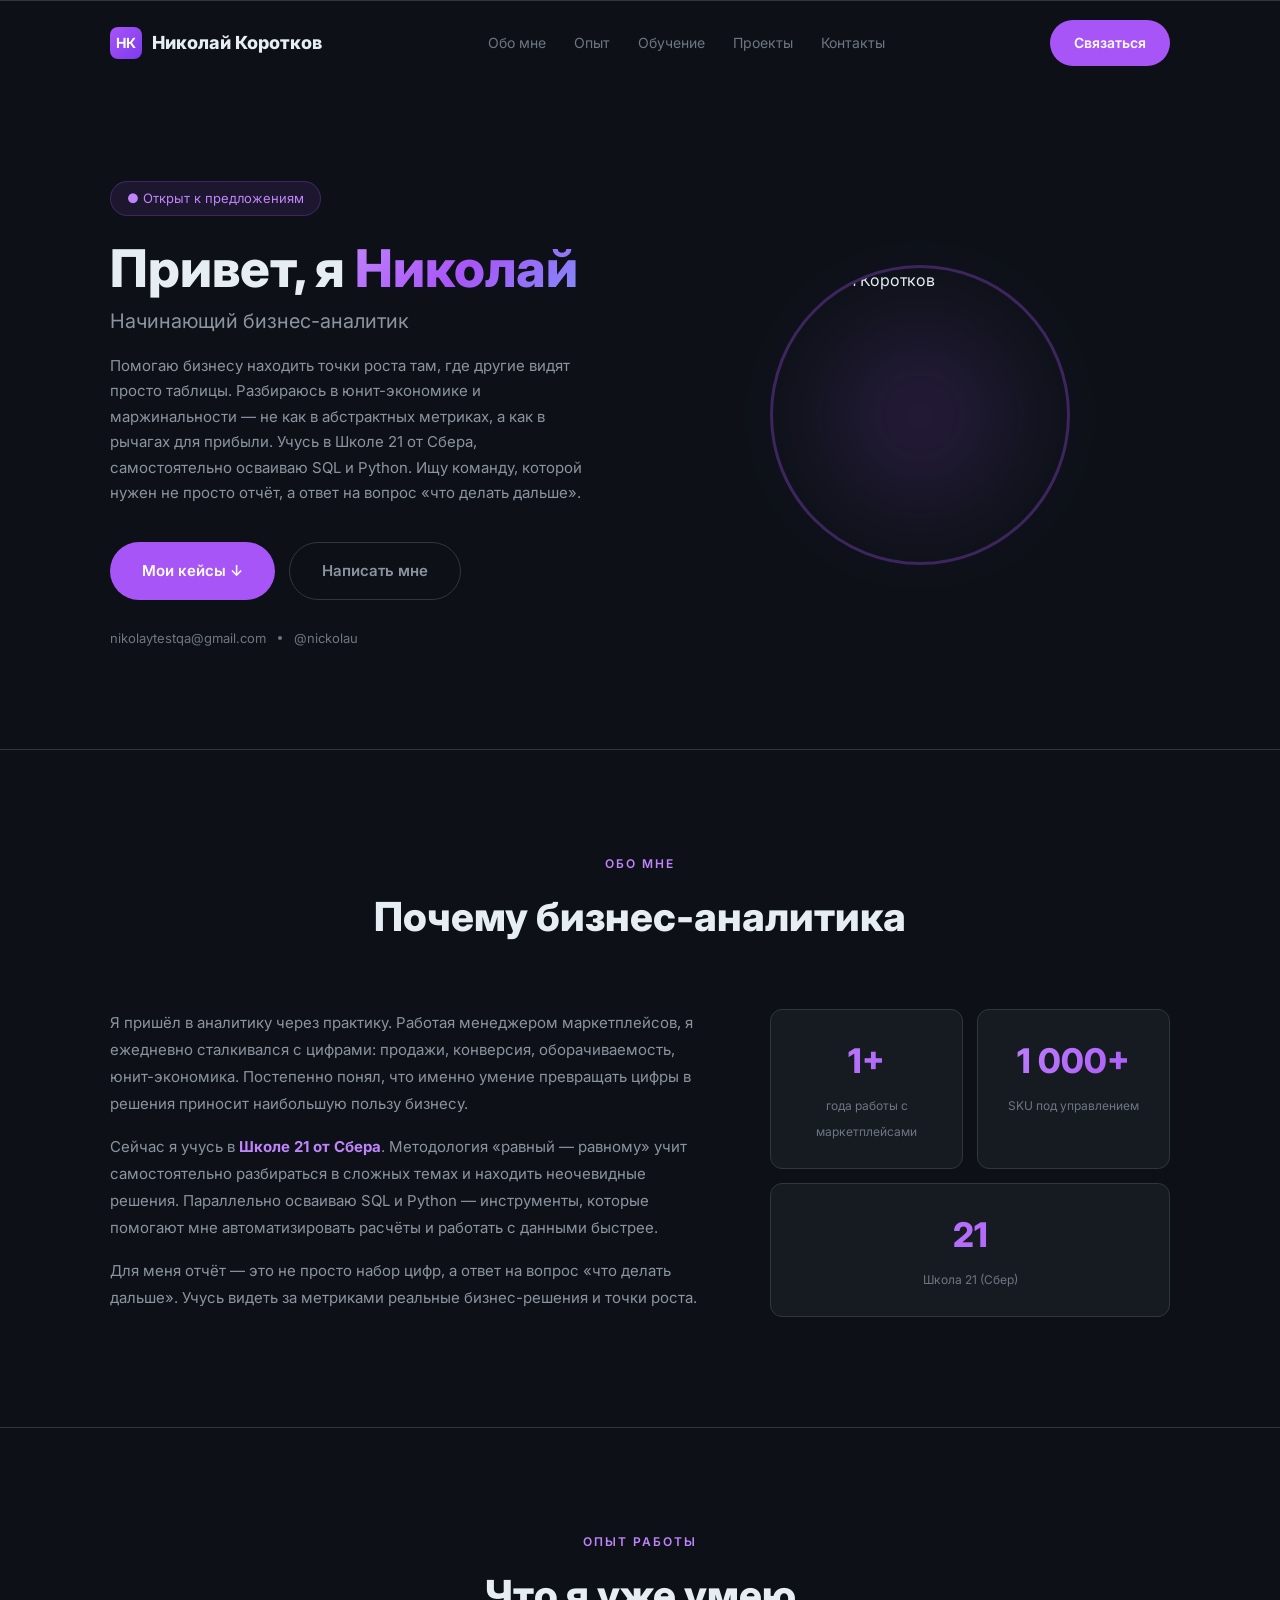
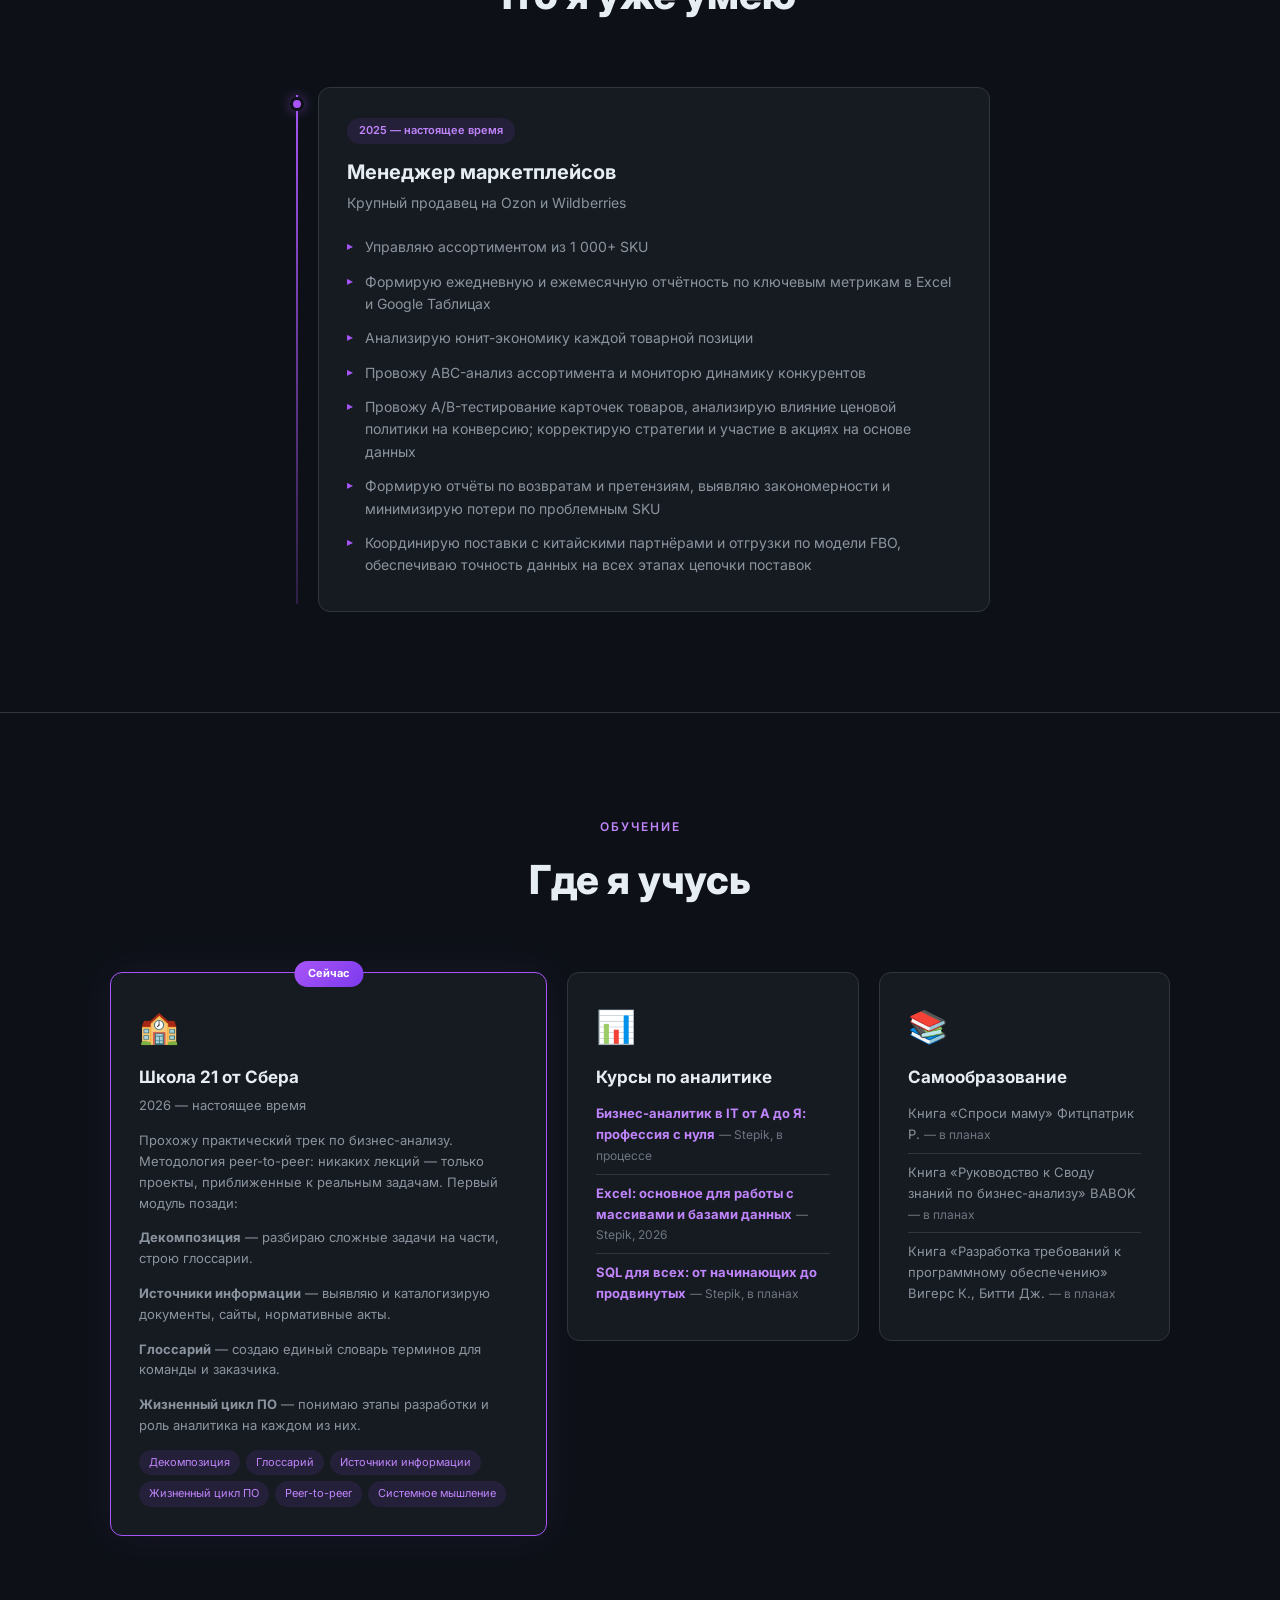
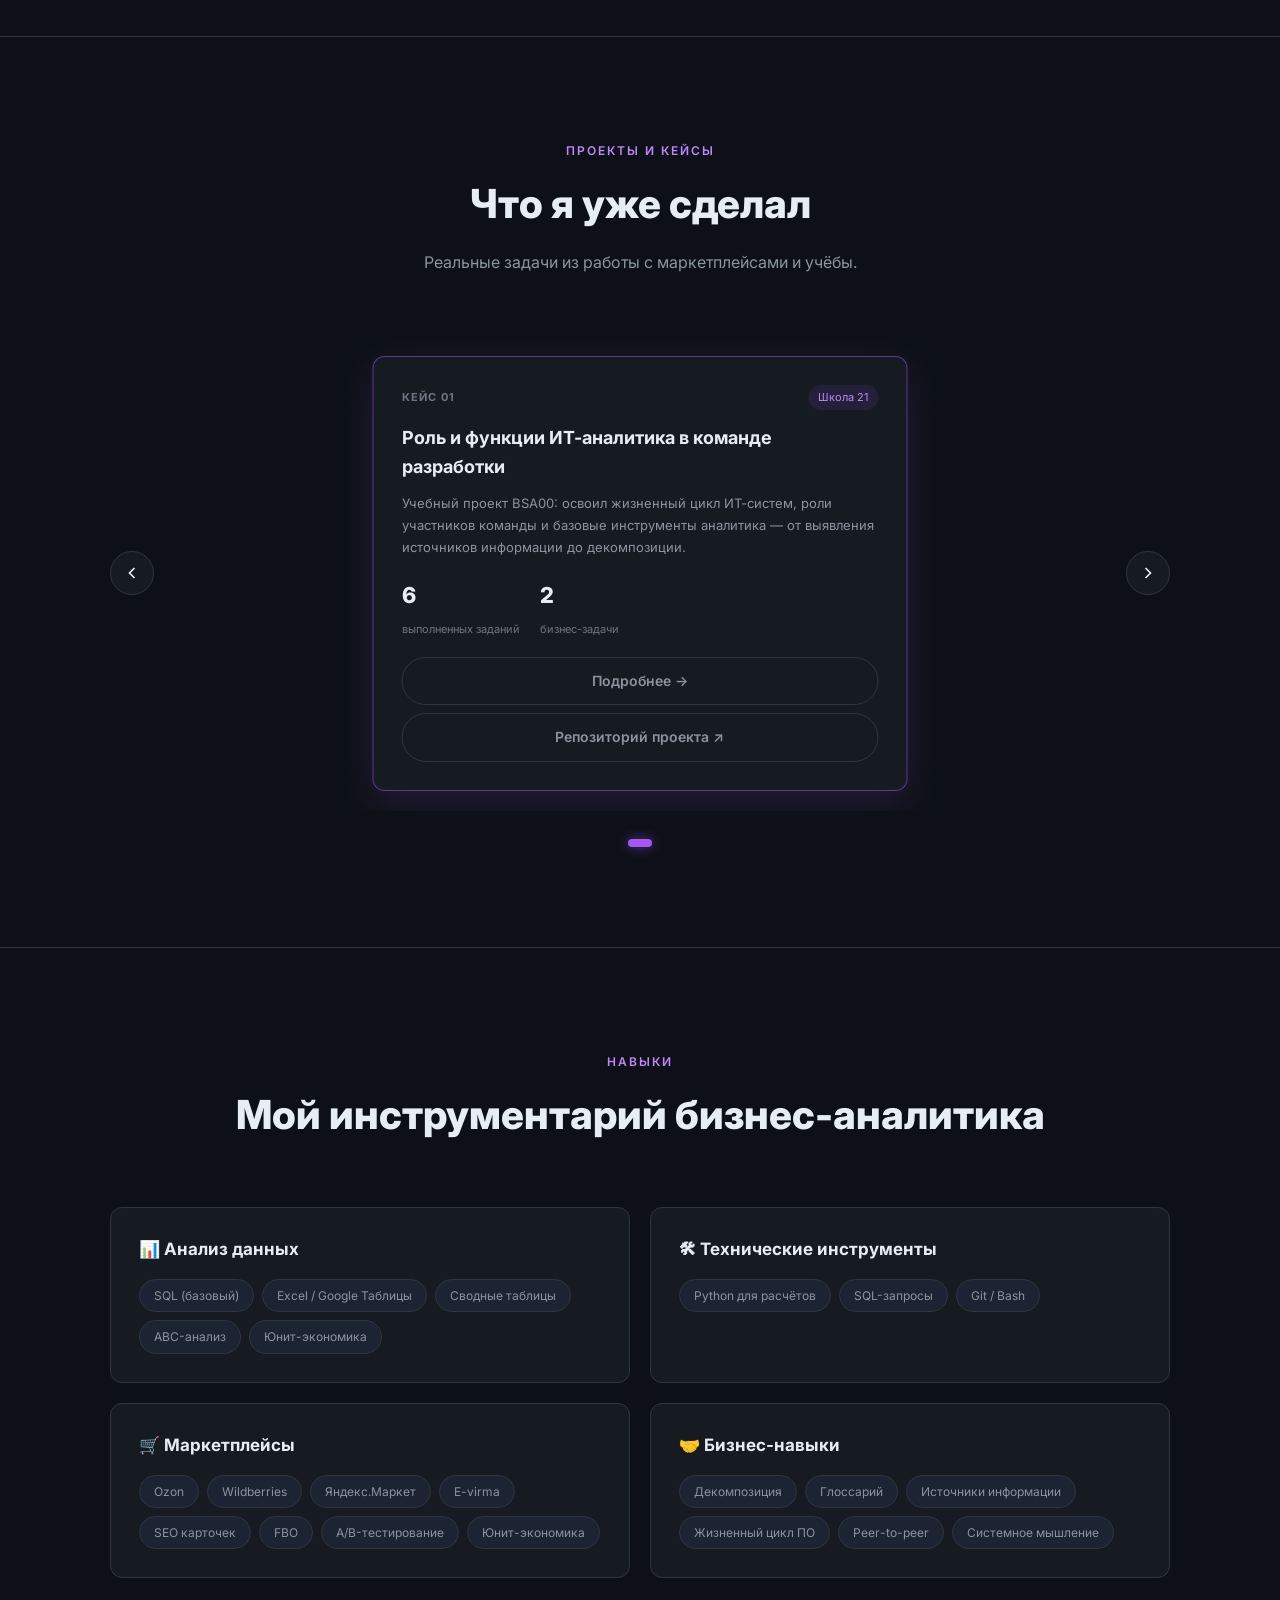
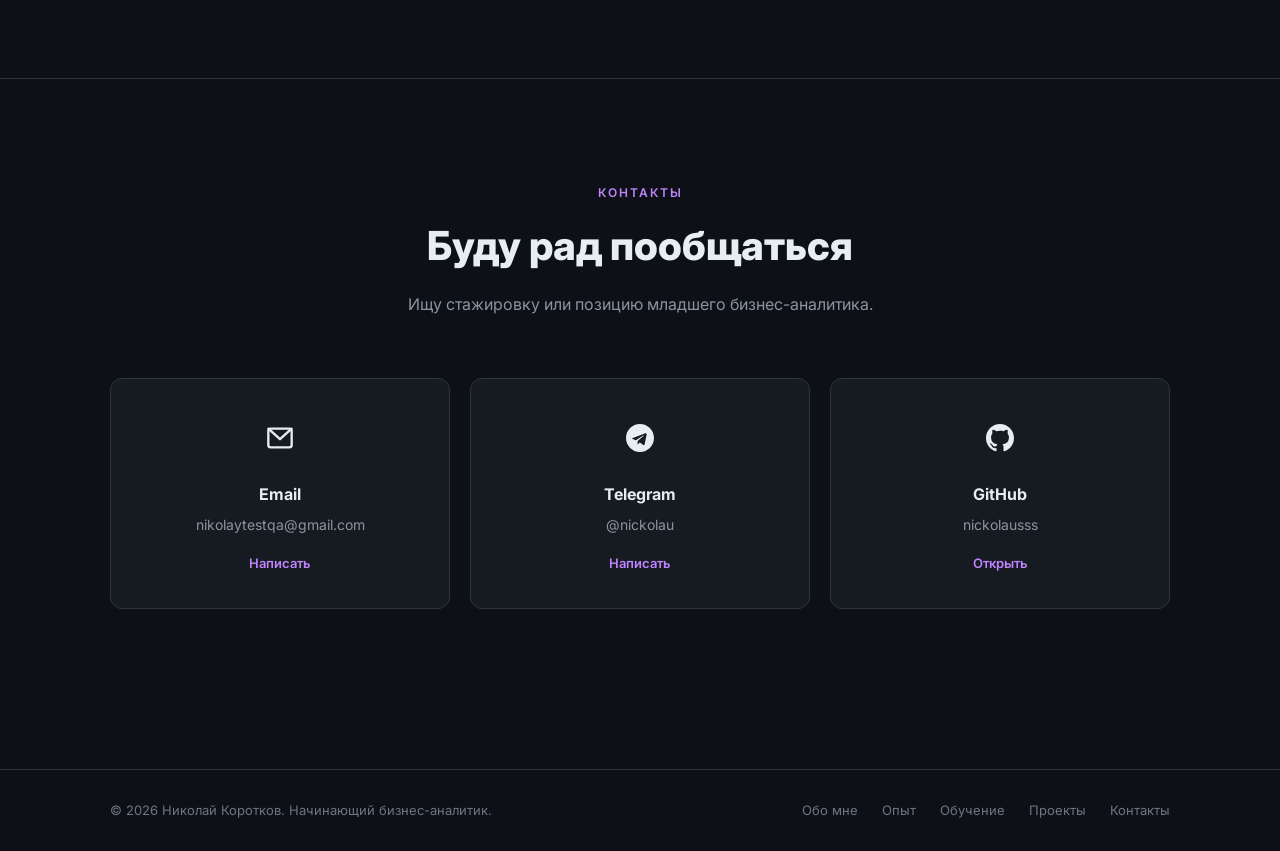
==== index.html @ 0c97c586 "portfolio" ====
<!DOCTYPE html>
<html lang="ru">
<head>
    <meta charset="UTF-8">
    <meta name="viewport" content="width=device-width, initial-scale=1.0">
    <title>Николай Коротков — Бизнес-аналитик</title>
    
    <!-- Шрифты -->
    <link rel="preconnect" href="https://fonts.googleapis.com">
    <link rel="preconnect" href="https://fonts.gstatic.com" crossorigin>
    <link href="https://fonts.googleapis.com/css2?family=Inter:wght@400;500;600;700;800&display=swap" rel="stylesheet">
    
    <!-- Стили -->
    <link rel="stylesheet" href="css/style.css">
</head>
<body>

    <!-- ==================== ШАПКА ==================== -->
    <header class="header" id="header">
        <div class="container header__inner">
            
            <a href="#" class="logo">
                <span class="logo__icon">НК</span>
                Николай Коротков
            </a>

            <nav class="nav" id="nav">
                <a href="#about" class="nav__link">Обо мне</a>
                <a href="#experience" class="nav__link">Опыт</a>
                <a href="#education" class="nav__link">Обучение</a>
                <a href="#projects" class="nav__link">Проекты</a>
                <a href="#contacts" class="nav__link">Контакты</a>
            </nav>

            <div class="header__actions">
                <a href="#contacts" class="btn btn--primary">Связаться</a>
            </div>

            <button class="burger" id="burger" aria-label="Меню">
                <span class="burger__line"></span>
                <span class="burger__line"></span>
                <span class="burger__line"></span>
            </button>

        </div>
    </header>

    <!-- ==================== ГЛАВНЫЙ ЭКРАН ==================== -->
    <section class="hero">
        <div class="container hero__inner">
            
            <div class="hero__content">
                <span class="hero__badge">● Открыт к предложениям</span>
                <h1 class="hero__title">
                    Привет, я <span class="text-gradient">Николай</span>
                </h1>
                <p class="hero__subtitle">Начинающий бизнес-аналитик</p>
                <p class="hero__desc">
                    Помогаю бизнесу находить точки роста там, где другие видят просто таблицы. 
                    Разбираюсь в юнит-экономике и маржинальности — не как в абстрактных метриках, 
                    а как в рычагах для прибыли. Учусь в Школе 21 от Сбера, самостоятельно осваиваю SQL и Python. 
                    Ищу команду, которой нужен не просто отчёт, а ответ на вопрос «что делать дальше».
                </p>
                <div class="hero__buttons">
                    <a href="#projects" class="btn btn--primary btn--large">Мои кейсы ↓</a>
                    <a href="#contacts" class="btn btn--outline btn--large">Написать мне</a>
                </div>
                <div class="hero__contacts-row">
                    <a href="mailto:nikolaytestqa@gmail.com">nikolaytestqa@gmail.com</a>
                    <span class="hero__dot"></span>
                    <a href="https://t.me/nickolau" target="_blank" rel="noopener">@nickolau</a>
                </div>
            </div>

            <div class="hero__image">
                <div class="avatar-wrapper">
                    <div class="avatar">
                        <img src="https://placehold.co/400x400/1a1a2e/a855f7?text=Ваше+фото" alt="Николай Коротков">
                    </div>
                    <div class="avatar__glow"></div>
                </div>
            </div>

        </div>
    </section>

    <!-- ==================== ОБО МНЕ ==================== -->
    <section class="about" id="about">
        <div class="container">
            <div class="section-header">
                <span class="section-header__label">Обо мне</span>
                <h2 class="section-header__title">Почему бизнес-аналитика</h2>
            </div>

            <div class="about__grid">
                <div class="about__text">
                    <p>
                        Я пришёл в аналитику через практику. Работая менеджером маркетплейсов, 
                        я ежедневно сталкивался с цифрами: продажи, конверсия, оборачиваемость, 
                        юнит-экономика. Постепенно понял, что именно умение превращать цифры 
                        в решения приносит наибольшую пользу бизнесу.
                    </p>
                    <p>
                        Сейчас я учусь в <strong>Школе 21 от Сбера</strong>. Методология «равный — равному» 
                        учит самостоятельно разбираться в сложных темах и находить неочевидные решения. 
                        Параллельно осваиваю SQL и Python — инструменты, которые помогают мне 
                        автоматизировать расчёты и работать с данными быстрее.
                    </p>
                    <p>
                        Для меня отчёт — это не просто набор цифр, а ответ на вопрос «что делать дальше». 
                        Учусь видеть за метриками реальные бизнес-решения и точки роста.
                    </p>
                </div>

                <div class="about__facts">
                    <div class="fact">
                        <span class="fact__number">1+</span>
                        <span class="fact__label">года работы с маркетплейсами</span>
                    </div>
                    <div class="fact">
                        <span class="fact__number">1 000+</span>
                        <span class="fact__label">SKU под управлением</span>
                    </div>
                    <div class="fact fact--centered">
                        <span class="fact__number">21</span>
                        <span class="fact__label">Школа 21 (Сбер)</span>
                    </div>
                </div>
            </div>
        </div>
    </section>

    <!-- ==================== ОПЫТ РАБОТЫ ==================== -->
    <section class="experience" id="experience">
        <div class="container">
            <div class="section-header">
                <span class="section-header__label">Опыт работы</span>
                <h2 class="section-header__title">Что я уже умею</h2>
            </div>

            <div class="timeline">
                
                <div class="timeline__item">
                    <div class="timeline__dot"></div>
                    <div class="timeline__card">
                        <span class="timeline__date">2025 — настоящее время</span>
                        <h3>Менеджер маркетплейсов</h3>
                        <p class="timeline__company">Крупный продавец на Ozon и Wildberries</p>
                        <ul>
                            <li>Управляю ассортиментом из 1 000+ SKU</li>
                            <li>Формирую ежедневную и ежемесячную отчётность по ключевым метрикам в Excel и Google Таблицах</li>
                            <li>Анализирую юнит-экономику каждой товарной позиции</li>
                            <li>Провожу ABC-анализ ассортимента и мониторю динамику конкурентов</li>
                            <li>Провожу A/B-тестирование карточек товаров, анализирую влияние ценовой политики на конверсию; корректирую стратегии и участие в акциях на основе данных</li>
                            <li>Формирую отчёты по возвратам и претензиям, выявляю закономерности и минимизирую потери по проблемным SKU</li>
                            <li>Координирую поставки с китайскими партнёрами и отгрузки по модели FBO, обеспечиваю точность данных на всех этапах цепочки поставок</li>
                        </ul>
                    </div>
                </div>

            </div>
        </div>
    </section>

    <!-- ==================== ОБУЧЕНИЕ ==================== -->
    <section class="education" id="education">
        <div class="container">
            <div class="section-header">
                <span class="section-header__label">Обучение</span>
                <h2 class="section-header__title">Где я учусь</h2>
            </div>

            <div class="edu-cards">
                
                <!-- Школа 21 -->
                <div class="edu-card edu-card--featured">
                    <span class="edu-card__badge">Сейчас</span>
                    <div class="edu-card__icon">🏫</div>
                    <h3>Школа 21 от Сбера</h3>
                    <p class="edu-card__period">2026 — настоящее время</p>
                    <p>
                        Прохожу практический трек по бизнес-анализу. Методология peer-to-peer: 
                        никаких лекций — только проекты, приближенные к реальным задачам. 
                        Первый модуль позади:
                    </p>
                    <p>
                        <strong>Декомпозиция</strong> — разбираю сложные задачи на части, строю глоссарии.
                    </p>
                    <p>
                        <strong>Источники информации</strong> — выявляю и каталогизирую документы, сайты, нормативные акты.
                    </p>
                    <p>
                        <strong>Глоссарий</strong> — создаю единый словарь терминов для команды и заказчика.
                    </p>
                    <p>
                        <strong>Жизненный цикл ПО</strong> — понимаю этапы разработки и роль аналитика на каждом из них.
                    </p>
                    <div class="edu-card__skills">
                        <span>Декомпозиция</span>
                        <span>Глоссарий</span>
                        <span>Источники информации</span>
                        <span>Жизненный цикл ПО</span>
                        <span>Peer-to-peer</span>
                        <span>Системное мышление</span>
                    </div>
                </div>

                <!-- Курсы -->
                <div class="edu-card">
                    <div class="edu-card__icon">📊</div>
                    <h3>Курсы по аналитике</h3>
                    <ul class="edu-card__list">
                        <li>
                            <strong>Бизнес-аналитик в IT от А до Я: профессия с нуля</strong>
                            <span>— Stepik, в процессе</span>
                        </li>
                        <li>
                            <strong>Excel: основное для работы с массивами и базами данных</strong>
                            <span>— Stepik, 2026</span>
                        </li>
                        <li>
                            <strong>SQL для всех: от начинающих до продвинутых</strong>
                            <span>— Stepik, в планах</span>
                        </li>
                    </ul>
                </div>

                <!-- Самообразование -->
                <div class="edu-card">
                    <div class="edu-card__icon">📚</div>
                    <h3>Самообразование</h3>
                    <ul class="edu-card__list">
                        <li>Книга «Спроси маму» Фитцпатрик Р. <span>— в планах</span></li>
                        <li>Книга «Руководство к Своду знаний по бизнес-анализу» BABOK <span>— в планах</span></li>
                        <li>Книга «Разработка требований к программному обеспечению» Вигерс К., Битти Дж. <span>— в планах</span></li>
                    </ul>
                </div>

            </div>
        </div>
    </section>

    <!-- ==================== ПРОЕКТЫ / КЕЙСЫ ==================== -->
    <section class="projects" id="projects">
        <div class="container">
            <div class="section-header">
                <span class="section-header__label">Проекты и кейсы</span>
                <h2 class="section-header__title">Что я уже сделал</h2>
                <p class="section-header__desc">Реальные задачи из работы с маркетплейсами и учёбы.</p>
            </div>

            <div class="carousel-wrapper">
                <button class="carousel__arrow carousel__arrow--left" aria-label="Назад">
                    <svg width="20" height="20" viewBox="0 0 24 24" fill="none" stroke="currentColor" stroke-width="2">
                        <polyline points="15 18 9 12 15 6"></polyline>
                    </svg>
                </button>

                <div class="carousel">
                    <div class="carousel__track" id="carouselTrack">
                        
                        <!-- Кейс 1: Школа 21 -->
                        <div class="carousel__card project-card">
                            <div class="project-card__header">
                                <span class="project-card__number">Кейс 01</span>
                                <span class="project-card__tag">Школа 21</span>
                            </div>
                            <h3>Роль и функции ИТ-аналитика в команде разработки</h3>
                            <p>
                                Учебный проект BSA00: освоил жизненный цикл ИТ-систем, роли участников команды 
                                и базовые инструменты аналитика — от выявления источников информации до декомпозиции.
                            </p>
                            <div class="project-card__results">
                                <div class="project-result">
                                    <span class="project-result__value">6</span>
                                    <span class="project-result__label">выполненных заданий</span>
                                </div>
                                <div class="project-result">
                                    <span class="project-result__value">2</span>
                                    <span class="project-result__label">бизнес-задачи</span>
                                </div>
                            </div>
                            <a href="project-bsa00.html" class="btn btn--outline" style="margin-top: 16px; width: 100%;">Подробнее →</a>
                            <a href="https://github.com/nickolausss/project_bsa00" target="_blank" rel="noopener" class="btn btn--outline" style="margin-top: 8px; width: 100%;">Репозиторий проекта ↗</a>
                        </div>

                    </div>
                </div>

                <button class="carousel__arrow carousel__arrow--right" aria-label="Вперёд">
                    <svg width="20" height="20" viewBox="0 0 24 24" fill="none" stroke="currentColor" stroke-width="2">
                        <polyline points="9 18 15 12 9 6"></polyline>
                    </svg>
                </button>
            </div>

            <div class="carousel__dots" id="carouselDots"></div>
        </div>
    </section>

    <!-- ==================== НАВЫКИ ==================== -->
    <section class="skills" id="skills">
        <div class="container">
            <div class="section-header">
                <span class="section-header__label">Навыки</span>
                <h2 class="section-header__title">Мой инструментарий бизнес-аналитика</h2>
            </div>

            <div class="skills__grid">
                
                <div class="skill-group">
                    <h3>📊 Анализ данных</h3>
                    <div class="skill-tags">
                        <span class="skill-tag">SQL (базовый)</span>
                        <span class="skill-tag">Excel / Google Таблицы</span>
                        <span class="skill-tag">Сводные таблицы</span>
                        <span class="skill-tag">ABC-анализ</span>
                        <span class="skill-tag">Юнит-экономика</span>
                    </div>
                </div>

                <div class="skill-group">
                    <h3>🛠 Технические инструменты</h3>
                    <div class="skill-tags">
                        <span class="skill-tag">Python для расчётов</span>
                        <span class="skill-tag">SQL-запросы</span>
                        <span class="skill-tag">Git / Bash</span>
                    </div>
                </div>

                <div class="skill-group">
                    <h3>🛒 Маркетплейсы</h3>
                    <div class="skill-tags">
                        <span class="skill-tag">Ozon</span>
                        <span class="skill-tag">Wildberries</span>
                        <span class="skill-tag">Яндекс.Маркет</span>
                        <span class="skill-tag">E-virma</span>
                        <span class="skill-tag">SEO карточек</span>
                        <span class="skill-tag">FBO</span>
                        <span class="skill-tag">A/B-тестирование</span>
                        <span class="skill-tag">Юнит-экономика</span>
                    </div>
                </div>

                <div class="skill-group">
                    <h3>🤝 Бизнес-навыки</h3>
                    <div class="skill-tags">
                        <span class="skill-tag">Декомпозиция</span>
                        <span class="skill-tag">Глоссарий</span>
                        <span class="skill-tag">Источники информации</span>
                        <span class="skill-tag">Жизненный цикл ПО</span>
                        <span class="skill-tag">Peer-to-peer</span>
                        <span class="skill-tag">Системное мышление</span>
                    </div>
                </div>

            </div>
        </div>
    </section>

    <!-- ==================== КОНТАКТЫ ==================== -->
    <section class="contacts" id="contacts">
        <div class="container">
            <div class="section-header">
                <span class="section-header__label">Контакты</span>
                <h2 class="section-header__title">Буду рад пообщаться</h2>
                <p class="section-header__desc">Ищу стажировку или позицию младшего бизнес-аналитика.</p>
            </div>

            <div class="contacts__cards">
                <div class="contact-card">
                    <span class="contact-card__icon">
                        <svg width="28" height="28" viewBox="0 0 24 24" fill="none" stroke="currentColor" stroke-width="2" stroke-linecap="round" stroke-linejoin="round">
                            <rect x="2" y="4" width="20" height="16" rx="2"/>
                            <path d="M22 4L12 13 2 4"/>
                        </svg>
                    </span>
                    <h3>Email</h3>
                    <p>nikolaytestqa@gmail.com</p>
                    <a href="mailto:nikolaytestqa@gmail.com">Написать</a>
                </div>
                <div class="contact-card">
                    <span class="contact-card__icon">
                        <svg width="28" height="28" viewBox="0 0 24 24" fill="currentColor">
                            <path d="M12 0C5.373 0 0 5.373 0 12s5.373 12 12 12 12-5.373 12-12S18.627 0 12 0zm5.894 8.221l-1.97 9.28c-.145.658-.537.818-1.084.508l-3-2.21-1.446 1.394c-.14.14-.27.27-.56.27l.2-2.83 5.15-4.65c.23-.2-.05-.31-.35-.11l-6.37 4.01-2.74-.94c-.6-.19-.61-.6.13-.89l10.73-4.13c.5-.18.93.11.77.85z"/>
                        </svg>
                    </span>
                    <h3>Telegram</h3>
                    <p>@nickolau</p>
                    <a href="https://t.me/nickolau" target="_blank" rel="noopener">Написать</a>
                </div>
                <div class="contact-card">
                    <span class="contact-card__icon">
                        <svg width="28" height="28" viewBox="0 0 24 24" fill="currentColor">
                            <path d="M12 0C5.374 0 0 5.373 0 12c0 5.302 3.438 9.8 8.207 11.387.599.111.793-.261.793-.577v-2.234c-3.338.726-4.033-1.416-4.033-1.416-.546-1.387-1.333-1.756-1.333-1.756-1.089-.745.083-.729.083-.729 1.205.084 1.839 1.237 1.839 1.237 1.07 1.834 2.807 1.304 3.492.997.107-.775.418-1.305.762-1.604-2.665-.305-5.467-1.334-5.467-5.931 0-1.311.469-2.381 1.236-3.221-.124-.303-.535-1.524.117-3.176 0 0 1.008-.322 3.301 1.23A11.509 11.509 0 0112 5.803c1.02.005 2.047.138 3.006.404 2.291-1.552 3.297-1.23 3.297-1.23.653 1.653.242 2.874.118 3.176.77.84 1.235 1.911 1.235 3.221 0 4.609-2.807 5.624-5.479 5.921.43.372.823 1.102.823 2.222v3.293c0 .319.192.694.801.576C20.566 21.797 24 17.3 24 12c0-6.627-5.373-12-12-12z"/>
                        </svg>
                    </span>
                    <h3>GitHub</h3>
                    <p>nickolausss</p>
                    <a href="https://github.com/nickolausss" target="_blank" rel="noopener">Открыть</a>
                </div>
            </div>

        </div>
    </section>

    <!-- ==================== ПОДВАЛ ==================== -->
    <footer class="footer">
        <div class="container footer__inner">
            <p>© 2026 Николай Коротков. Начинающий бизнес-аналитик.</p>
            <div class="footer__links">
                <a href="#about">Обо мне</a>
                <a href="#experience">Опыт</a>
                <a href="#education">Обучение</a>
                <a href="#projects">Проекты</a>
                <a href="#contacts">Контакты</a>
            </div>
        </div>
    </footer>

    <script src="js/script.js"></script>
</body>
</html>
---- css/style.css ----
/* ============================================
   Портфолио бизнес-аналитика — Стили
   Тёмная тема, фиолетовый акцент
   ============================================ */

/* ---------- ПЕРЕМЕННЫЕ ---------- */
:root {
    --color-bg: #0d1117;
    --color-surface: #161b22;
    --color-surface-light: #1c2333;
    --color-border: #30363d;
    --color-accent: #a855f7;
    --color-accent-light: #c084fc;
    --color-blue: #818cf8;
    --color-orange: #f59e0b;
    --color-red: #f87171;
    --color-text: #e6edf3;
    --color-text-secondary: #8b949e;
    --color-text-muted: #6e7681;
    --radius: 12px;
    --radius-round: 50px;
    --shadow: 0 8px 24px rgba(0, 0, 0, 0.3);
}

/* ---------- БАЗА ---------- */
*,
*::before,
*::after {
    margin: 0;
    padding: 0;
    box-sizing: border-box;
}

html {
    scroll-behavior: smooth;
}

body {
    font-family: 'Inter', -apple-system, sans-serif;
    background-color: var(--color-bg);
    color: var(--color-text);
    line-height: 1.6;
    -webkit-font-smoothing: antialiased;
}

a {
    text-decoration: none;
    color: inherit;
}

img {
    max-width: 100%;
    display: block;
}

.container {
    width: 100%;
    max-width: 1100px;
    margin: 0 auto;
    padding: 0 20px;
}

/* ---------- КНОПКИ ---------- */
.btn {
    display: inline-flex;
    align-items: center;
    justify-content: center;
    gap: 8px;
    padding: 12px 24px;
    border-radius: var(--radius-round);
    font-family: inherit;
    font-size: 14px;
    font-weight: 600;
    cursor: pointer;
    border: none;
    transition: all 0.3s ease;
}

.btn--primary {
    background: var(--color-accent);
    color: #ffffff;
}

.btn--primary:hover {
    background: var(--color-accent-light);
    transform: translateY(-2px);
    box-shadow: 0 8px 24px rgba(168, 85, 247, 0.4);
}

.btn--outline {
    background: transparent;
    color: var(--color-text-secondary);
    border: 1px solid var(--color-border);
}

.btn--outline:hover {
    color: var(--color-text);
    border-color: var(--color-accent);
    box-shadow: 0 0 20px rgba(168, 85, 247, 0.15);
}

.btn--large {
    padding: 16px 32px;
    font-size: 15px;
}

/* ---------- ШАПКА ---------- */
.header {
    position: fixed;
    top: 0;
    left: 0;
    width: 100%;
    z-index: 1000;
    padding: 20px 0;
    transition: all 0.3s ease;
}

.header--scrolled {
    background: rgba(13, 17, 23, 0.92);
    backdrop-filter: blur(20px);
    padding: 14px 0;
    border-bottom: 1px solid var(--color-border);
}

.header__inner {
    display: flex;
    align-items: center;
    justify-content: space-between;
}

.logo {
    display: flex;
    align-items: center;
    gap: 10px;
    font-size: 18px;
    font-weight: 800;
}

.logo__icon {
    width: 32px;
    height: 32px;
    background: linear-gradient(135deg, #a855f7, #7c3aed);
    color: #ffffff;
    border-radius: 8px;
    display: flex;
    align-items: center;
    justify-content: center;
    font-size: 14px;
    font-weight: 700;
}

.nav {
    display: flex;
    gap: 28px;
}

.nav__link {
    font-size: 14px;
    color: var(--color-text-muted);
    transition: color 0.3s;
}

.nav__link:hover {
    color: var(--color-accent-light);
}

.header__actions {
    display: flex;
    gap: 10px;
}

/* Бургер */
.burger {
    display: none;
    flex-direction: column;
    gap: 5px;
    background: none;
    border: none;
    cursor: pointer;
    padding: 5px;
}

.burger__line {
    width: 22px;
    height: 2px;
    background: var(--color-text);
    border-radius: 2px;
    transition: all 0.3s;
}

/* ---------- ГЛАВНЫЙ ЭКРАН ---------- */
.hero {
    padding: 180px 0 100px;
}

.hero__inner {
    display: grid;
    grid-template-columns: 1fr 1fr;
    gap: 60px;
    align-items: center;
}

.hero__badge {
    display: inline-flex;
    align-items: center;
    gap: 8px;
    padding: 6px 16px;
    background: rgba(168, 85, 247, 0.1);
    border: 1px solid rgba(168, 85, 247, 0.25);
    border-radius: var(--radius-round);
    font-size: 13px;
    color: var(--color-accent-light);
    margin-bottom: 24px;
    animation: pulse-badge 2s ease-in-out infinite;
}

@keyframes pulse-badge {
    0%, 100% { box-shadow: 0 0 0 0 rgba(168, 85, 247, 0.2); }
    50% { box-shadow: 0 0 0 8px rgba(168, 85, 247, 0); }
}

.hero__title {
    font-size: 52px;
    font-weight: 800;
    line-height: 1.1;
    margin-bottom: 8px;
}

.text-gradient {
    background: linear-gradient(135deg, #c084fc, #a855f7, #818cf8);
    -webkit-background-clip: text;
    -webkit-text-fill-color: transparent;
    background-clip: text;
}

.hero__subtitle {
    font-size: 20px;
    color: var(--color-text-secondary);
    margin-bottom: 16px;
}

.hero__desc {
    font-size: 15px;
    color: var(--color-text-secondary);
    margin-bottom: 36px;
    max-width: 480px;
    line-height: 1.7;
}

.hero__buttons {
    display: flex;
    gap: 14px;
    margin-bottom: 28px;
}

.hero__contacts-row {
    display: flex;
    align-items: center;
    gap: 12px;
    font-size: 13px;
    color: var(--color-text-muted);
}

.hero__contacts-row a:hover {
    color: var(--color-accent-light);
}

.hero__dot {
    width: 4px;
    height: 4px;
    border-radius: 50%;
    background: var(--color-text-muted);
}

/* Аватар */
.avatar-wrapper {
    position: relative;
    display: flex;
    justify-content: center;
}

.avatar {
    width: 300px;
    height: 300px;
    border-radius: 50%;
    overflow: hidden;
    border: 3px solid rgba(168, 85, 247, 0.3);
    position: relative;
    z-index: 1;
    transition: border-color 0.3s;
}

.avatar:hover {
    border-color: var(--color-accent);
}

.avatar img {
    width: 100%;
    height: 100%;
    object-fit: cover;
}

.avatar__glow {
    position: absolute;
    width: 300px;
    height: 300px;
    border-radius: 50%;
    background: radial-gradient(circle, rgba(168, 85, 247, 0.2) 0%, transparent 70%);
    filter: blur(40px);
    animation: glow-pulse 3s ease-in-out infinite;
}

@keyframes glow-pulse {
    0%, 100% { opacity: 0.6; transform: scale(1); }
    50% { opacity: 1; transform: scale(1.05); }
}

/* ---------- СЕКЦИИ ---------- */
section {
    padding: 100px 0;
    border-top: 1px solid var(--color-border);
}

.section-header {
    text-align: center;
    margin-bottom: 60px;
}

.section-header__label {
    display: inline-flex;
    align-items: center;
    gap: 8px;
    font-size: 12px;
    font-weight: 600;
    color: var(--color-accent-light);
    text-transform: uppercase;
    letter-spacing: 2px;
    margin-bottom: 12px;
}

.section-header__title {
    font-size: 40px;
    font-weight: 800;
    margin-bottom: 14px;
}

.section-header__desc {
    font-size: 16px;
    color: var(--color-text-secondary);
    max-width: 500px;
    margin: 0 auto;
}

/* ---------- ОБО МНЕ ---------- */
.about__grid {
    display: grid;
    grid-template-columns: 1.5fr 1fr;
    gap: 60px;
    align-items: start;
}

.about__text p {
    color: var(--color-text-secondary);
    margin-bottom: 16px;
    font-size: 15px;
    line-height: 1.8;
}

.about__text strong {
    color: var(--color-accent-light);
}

.about__facts {
    display: grid;
    grid-template-columns: 1fr 1fr;
    gap: 14px;
}

.fact {
    background: var(--color-surface);
    border: 1px solid var(--color-border);
    border-radius: var(--radius);
    padding: 24px 16px;
    text-align: center;
    transition: border-color 0.3s, box-shadow 0.3s;
}

.fact:hover {
    border-color: rgba(168, 85, 247, 0.4);
    box-shadow: 0 0 24px rgba(168, 85, 247, 0.08);
}

.fact--centered {
    grid-column: 1 / -1;
}

.fact__number {
    display: block;
    font-size: 34px;
    font-weight: 800;
    background: linear-gradient(135deg, #c084fc, #a855f7);
    -webkit-background-clip: text;
    -webkit-text-fill-color: transparent;
    background-clip: text;
    margin-bottom: 4px;
}

.fact__label {
    font-size: 12px;
    color: var(--color-text-muted);
}

/* ---------- ОПЫТ (ТАЙМЛАЙН) ---------- */
.timeline {
    position: relative;
    padding-left: 28px;
    max-width: 700px;
    margin: 0 auto;
}

.timeline::before {
    content: '';
    position: absolute;
    left: 6px;
    top: 8px;
    bottom: 8px;
    width: 2px;
    background: linear-gradient(to bottom, #a855f7, rgba(168, 85, 247, 0.2));
}

.timeline__item {
    position: relative;
    margin-bottom: 36px;
}

.timeline__item:last-child {
    margin-bottom: 0;
}

.timeline__dot {
    position: absolute;
    left: -28px;
    top: 10px;
    width: 14px;
    height: 14px;
    border-radius: 50%;
    background: var(--color-accent);
    border: 3px solid var(--color-bg);
    box-shadow: 0 0 12px rgba(168, 85, 247, 0.5);
    transition: box-shadow 0.3s;
}

.timeline__item:hover .timeline__dot {
    box-shadow: 0 0 20px rgba(168, 85, 247, 0.8);
}

.timeline__card {
    background: var(--color-surface);
    border: 1px solid var(--color-border);
    border-radius: var(--radius);
    padding: 28px;
    transition: border-color 0.3s;
}

.timeline__item:hover .timeline__card {
    border-color: rgba(168, 85, 247, 0.3);
}

.timeline__date {
    display: inline-block;
    font-size: 11px;
    font-weight: 600;
    color: var(--color-accent-light);
    background: rgba(168, 85, 247, 0.1);
    padding: 4px 12px;
    border-radius: var(--radius-round);
    margin-bottom: 12px;
}

.timeline__card h3 {
    font-size: 20px;
    margin-bottom: 4px;
}

.timeline__company {
    font-size: 14px;
    color: var(--color-text-secondary);
    margin-bottom: 16px;
}

.timeline__card ul {
    list-style: none;
}

.timeline__card li {
    padding: 6px 0;
    font-size: 14px;
    color: var(--color-text-secondary);
    position: relative;
    padding-left: 18px;
}

.timeline__card li::before {
    content: '▸';
    position: absolute;
    left: 0;
    color: var(--color-accent);
    font-size: 12px;
}

/* ---------- ОБУЧЕНИЕ ---------- */
.edu-cards {
    display: grid;
    grid-template-columns: 1.5fr 1fr 1fr;
    gap: 20px;
    align-items: start;
}

.edu-card {
    background: var(--color-surface);
    border: 1px solid var(--color-border);
    border-radius: var(--radius);
    padding: 28px;
    position: relative;
    transition: border-color 0.3s, box-shadow 0.3s;
}

.edu-card:hover {
    border-color: rgba(168, 85, 247, 0.3);
    box-shadow: 0 8px 24px rgba(168, 85, 247, 0.06);
}

.edu-card--featured {
    border-color: var(--color-accent);
    box-shadow: 0 0 40px rgba(168, 85, 247, 0.08);
}

.edu-card--featured:hover {
    box-shadow: 0 0 50px rgba(168, 85, 247, 0.15);
}

.edu-card__badge {
    position: absolute;
    top: -12px;
    left: 50%;
    transform: translateX(-50%);
    background: linear-gradient(135deg, #a855f7, #7c3aed);
    color: #ffffff;
    font-size: 11px;
    font-weight: 700;
    padding: 4px 14px;
    border-radius: var(--radius-round);
}

.edu-card__icon {
    font-size: 32px;
    margin-bottom: 12px;
}

.edu-card h3 {
    font-size: 17px;
    margin-bottom: 4px;
}

.edu-card__period {
    font-size: 13px;
    color: var(--color-text-muted);
    margin-bottom: 12px;
}

.edu-card p {
    font-size: 13px;
    color: var(--color-text-secondary);
    margin-bottom: 14px;
    line-height: 1.6;
}

.edu-card__skills {
    display: flex;
    flex-wrap: wrap;
    gap: 6px;
}

.edu-card__skills span {
    font-size: 11px;
    color: var(--color-accent-light);
    background: rgba(168, 85, 247, 0.1);
    padding: 4px 10px;
    border-radius: var(--radius-round);
    transition: background 0.3s;
}

.edu-card__skills span:hover {
    background: rgba(168, 85, 247, 0.2);
}

.edu-card__list {
    list-style: none;
}

.edu-card__list li {
    padding: 8px 0;
    font-size: 13px;
    color: var(--color-text-secondary);
    border-bottom: 1px solid var(--color-border);
}

.edu-card__list li:last-child {
    border-bottom: none;
}

.edu-card__list strong {
    color: var(--color-accent-light);
}

.edu-card__list span {
    color: var(--color-text-muted);
    font-size: 12px;
}

/* ---------- КАРУСЕЛЬ ПРОЕКТОВ ---------- */
.carousel-wrapper {
    position: relative;
    display: flex;
    align-items: center;
}

.carousel {
    width: 100%;
    overflow: hidden;
    padding: 20px 0;
}

.carousel__track {
    display: flex;
    gap: 24px;
    transition: transform 0.5s cubic-bezier(0.25, 0.1, 0.25, 1);
    align-items: center;
}

.carousel__card {
    flex: 0 0 55%;
    max-width: 550px;
    transform: scale(0.85);
    opacity: 0.5;
    filter: blur(1px);
    transition: all 0.5s cubic-bezier(0.25, 0.1, 0.25, 1);
    pointer-events: none;
    user-select: none;
}

.carousel__card.is-center {
    transform: scale(1);
    opacity: 1;
    filter: blur(0);
    pointer-events: all;
    user-select: auto;
    z-index: 2;
    box-shadow: 0 12px 40px rgba(168, 85, 247, 0.15);
    border-color: rgba(168, 85, 247, 0.5);
}

.project-card {
    background: var(--color-surface);
    border: 1px solid var(--color-border);
    border-radius: var(--radius);
    padding: 28px;
    transition: all 0.5s cubic-bezier(0.25, 0.1, 0.25, 1);
}

.project-card__header {
    display: flex;
    justify-content: space-between;
    align-items: center;
    margin-bottom: 14px;
}

.project-card__number {
    font-size: 11px;
    font-weight: 700;
    color: var(--color-text-muted);
    text-transform: uppercase;
    letter-spacing: 1px;
}

.project-card__tag {
    font-size: 11px;
    color: var(--color-accent-light);
    background: rgba(168, 85, 247, 0.1);
    padding: 4px 10px;
    border-radius: var(--radius-round);
}

.project-card h3 {
    font-size: 18px;
    margin-bottom: 10px;
}

.project-card p {
    font-size: 13px;
    color: var(--color-text-secondary);
    margin-bottom: 20px;
    line-height: 1.7;
}

.project-card__results {
    display: flex;
    gap: 20px;
}

.project-result__value {
    display: block;
    font-size: 22px;
    font-weight: 800;
    margin-bottom: 2px;
}

.project-result__value.up {
    color: var(--color-accent-light);
}

.project-result__value.down {
    color: var(--color-red);
}

.project-result__label {
    font-size: 11px;
    color: var(--color-text-muted);
}

/* Стрелки */
.carousel__arrow {
    flex-shrink: 0;
    width: 44px;
    height: 44px;
    border-radius: 50%;
    border: 1px solid var(--color-border);
    background: var(--color-surface);
    color: var(--color-text);
    cursor: pointer;
    display: flex;
    align-items: center;
    justify-content: center;
    transition: all 0.3s;
    z-index: 3;
}

.carousel__arrow:hover {
    border-color: var(--color-accent);
    color: var(--color-accent-light);
    box-shadow: 0 0 20px rgba(168, 85, 247, 0.2);
}

/* Точки */
.carousel__dots {
    display: flex;
    justify-content: center;
    gap: 10px;
    margin-top: 28px;
}

.carousel__dot {
    width: 8px;
    height: 8px;
    border-radius: 50%;
    background: var(--color-border);
    border: none;
    cursor: pointer;
    transition: all 0.3s;
    padding: 0;
}

.carousel__dot.is-active {
    background: var(--color-accent);
    width: 24px;
    border-radius: 4px;
    box-shadow: 0 0 12px rgba(168, 85, 247, 0.5);
}

/* ---------- НАВЫКИ ---------- */
.skills__grid {
    display: grid;
    grid-template-columns: repeat(2, 1fr);
    gap: 20px;
}

.skill-group {
    background: var(--color-surface);
    border: 1px solid var(--color-border);
    border-radius: var(--radius);
    padding: 28px;
    transition: border-color 0.3s;
}

.skill-group:hover {
    border-color: rgba(168, 85, 247, 0.3);
}

.skill-group h3 {
    font-size: 17px;
    margin-bottom: 16px;
}

.skill-tags {
    display: flex;
    flex-wrap: wrap;
    gap: 8px;
}

.skill-tag {
    font-size: 12px;
    color: var(--color-text-secondary);
    background: var(--color-surface-light);
    border: 1px solid var(--color-border);
    padding: 6px 14px;
    border-radius: var(--radius-round);
    transition: all 0.3s;
}

.skill-tag:hover {
    border-color: var(--color-accent);
    color: var(--color-accent-light);
    background: rgba(168, 85, 247, 0.08);
}

/* ---------- КОНТАКТЫ ---------- */
.contacts__cards {
    display: grid;
    grid-template-columns: repeat(3, 1fr);
    gap: 20px;
    margin-bottom: 60px;
}

.contact-card {
    background: var(--color-surface);
    border: 1px solid var(--color-border);
    border-radius: var(--radius);
    padding: 32px 24px;
    text-align: center;
    transition: all 0.3s;
}

.contact-card:hover {
    border-color: var(--color-accent);
    box-shadow: 0 8px 24px rgba(168, 85, 247, 0.12);
}

.contact-card__icon {
    font-size: 36px;
    display: block;
    margin-bottom: 14px;
}

.contact-card h3 {
    font-size: 16px;
    margin-bottom: 6px;
}

.contact-card p {
    font-size: 14px;
    color: var(--color-text-secondary);
    margin-bottom: 14px;
}

.contact-card a {
    font-size: 13px;
    font-weight: 600;
    color: var(--color-accent-light);
    transition: color 0.3s;
}

.contact-card a:hover {
    color: #c084fc;
}

/* ---------- ПОДВАЛ ---------- */
.footer {
    border-top: 1px solid var(--color-border);
    padding: 30px 0;
}

.footer__inner {
    display: flex;
    justify-content: space-between;
    align-items: center;
}

.footer__inner p {
    font-size: 13px;
    color: var(--color-text-muted);
}

.footer__links {
    display: flex;
    gap: 24px;
}

.footer__links a {
    font-size: 13px;
    color: var(--color-text-muted);
    transition: color 0.3s;
}

.footer__links a:hover {
    color: var(--color-accent-light);
}

/* ---------- АДАПТИВНОСТЬ ---------- */
@media (max-width: 900px) {
    .hero__inner {
        grid-template-columns: 1fr;
        gap: 40px;
        text-align: center;
    }

    .hero__desc {
        margin-left: auto;
        margin-right: auto;
    }

    .hero__buttons {
        justify-content: center;
    }

    .hero__contacts-row {
        justify-content: center;
    }

    .avatar {
        width: 240px;
        height: 240px;
    }

    .about__grid {
        grid-template-columns: 1fr;
    }

    .edu-cards {
        grid-template-columns: 1fr;
    }

    .carousel__card {
        flex: 0 0 75%;
        max-width: none;
    }

    .skills__grid {
        grid-template-columns: 1fr;
    }

    .contacts__cards {
        grid-template-columns: 1fr;
        max-width: 400px;
        margin-left: auto;
        margin-right: auto;
        margin-bottom: 40px;
    }
}

@media (max-width: 600px) {
    .nav {
        position: fixed;
        top: 0;
        right: -100%;
        width: 260px;
        height: 100vh;
        background: var(--color-surface);
        flex-direction: column;
        padding: 80px 28px;
        transition: right 0.3s;
        border-left: 1px solid var(--color-border);
        gap: 0;
        z-index: 999;
    }

    .nav--open {
        right: 0;
    }

    .nav__link {
        display: block;
        padding: 14px 0;
        font-size: 16px;
        border-bottom: 1px solid var(--color-border);
    }

    .header__actions {
        display: none;
    }

    .burger {
        display: flex;
    }

    .hero__title {
        font-size: 34px;
    }

    .hero__buttons {
        flex-direction: column;
    }

    .carousel__card {
        flex: 0 0 85%;
    }

    .carousel__arrow {
        width: 36px;
        height: 36px;
    }

    .footer__inner {
        flex-direction: column;
        gap: 16px;
        text-align: center;
    }

    section {
        padding: 70px 0;
    }
}
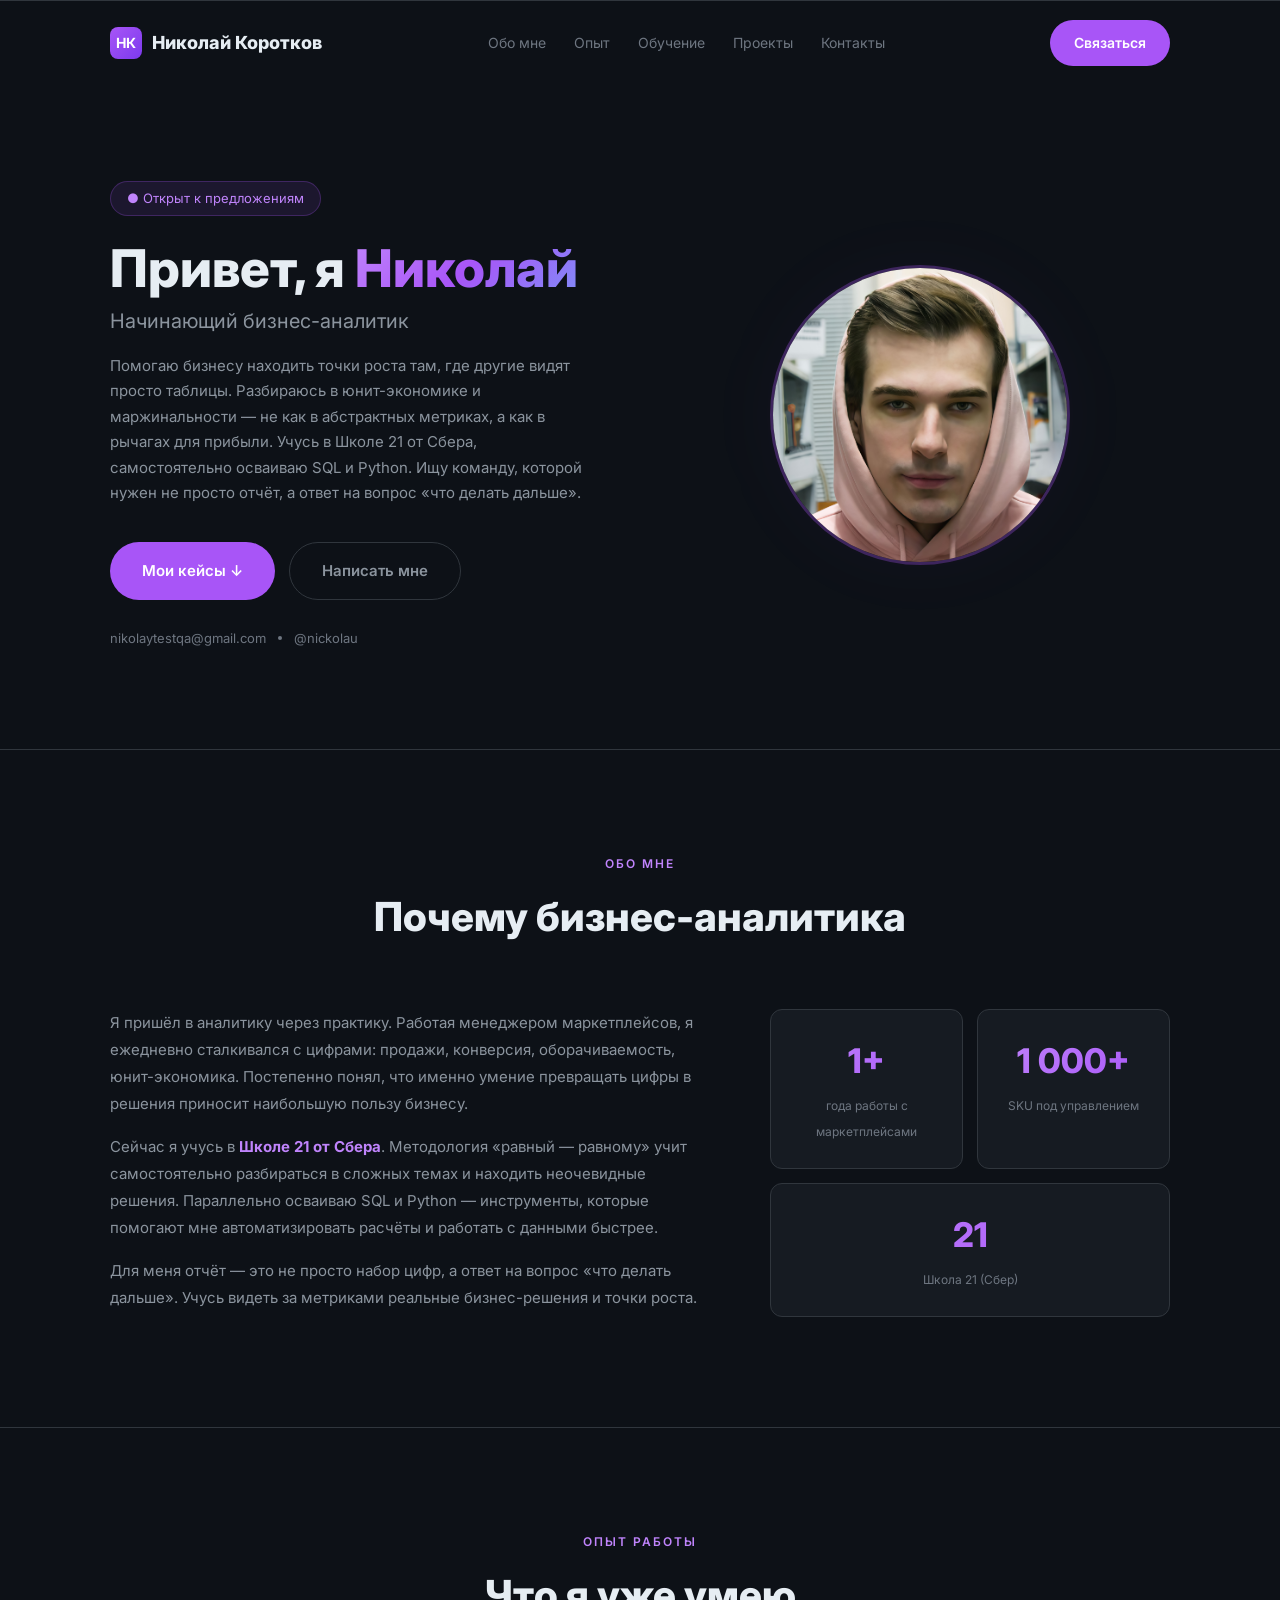
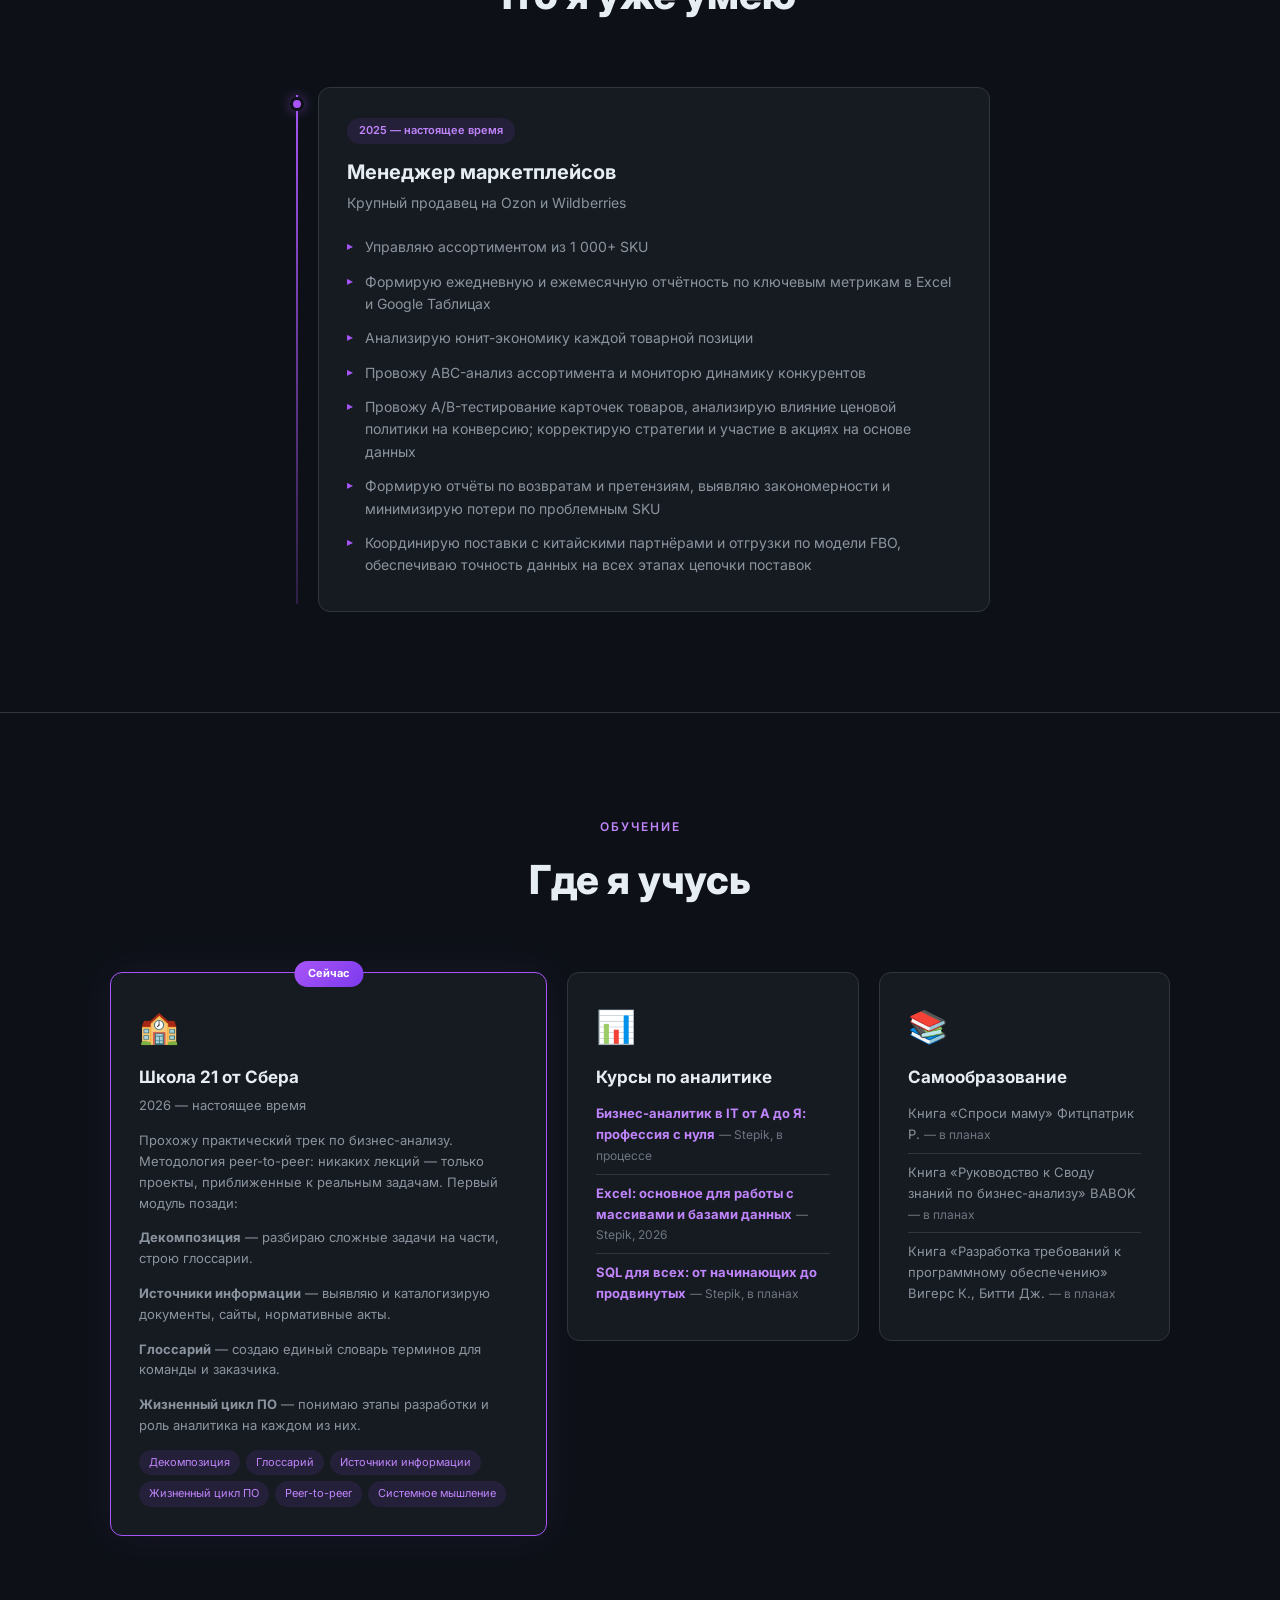
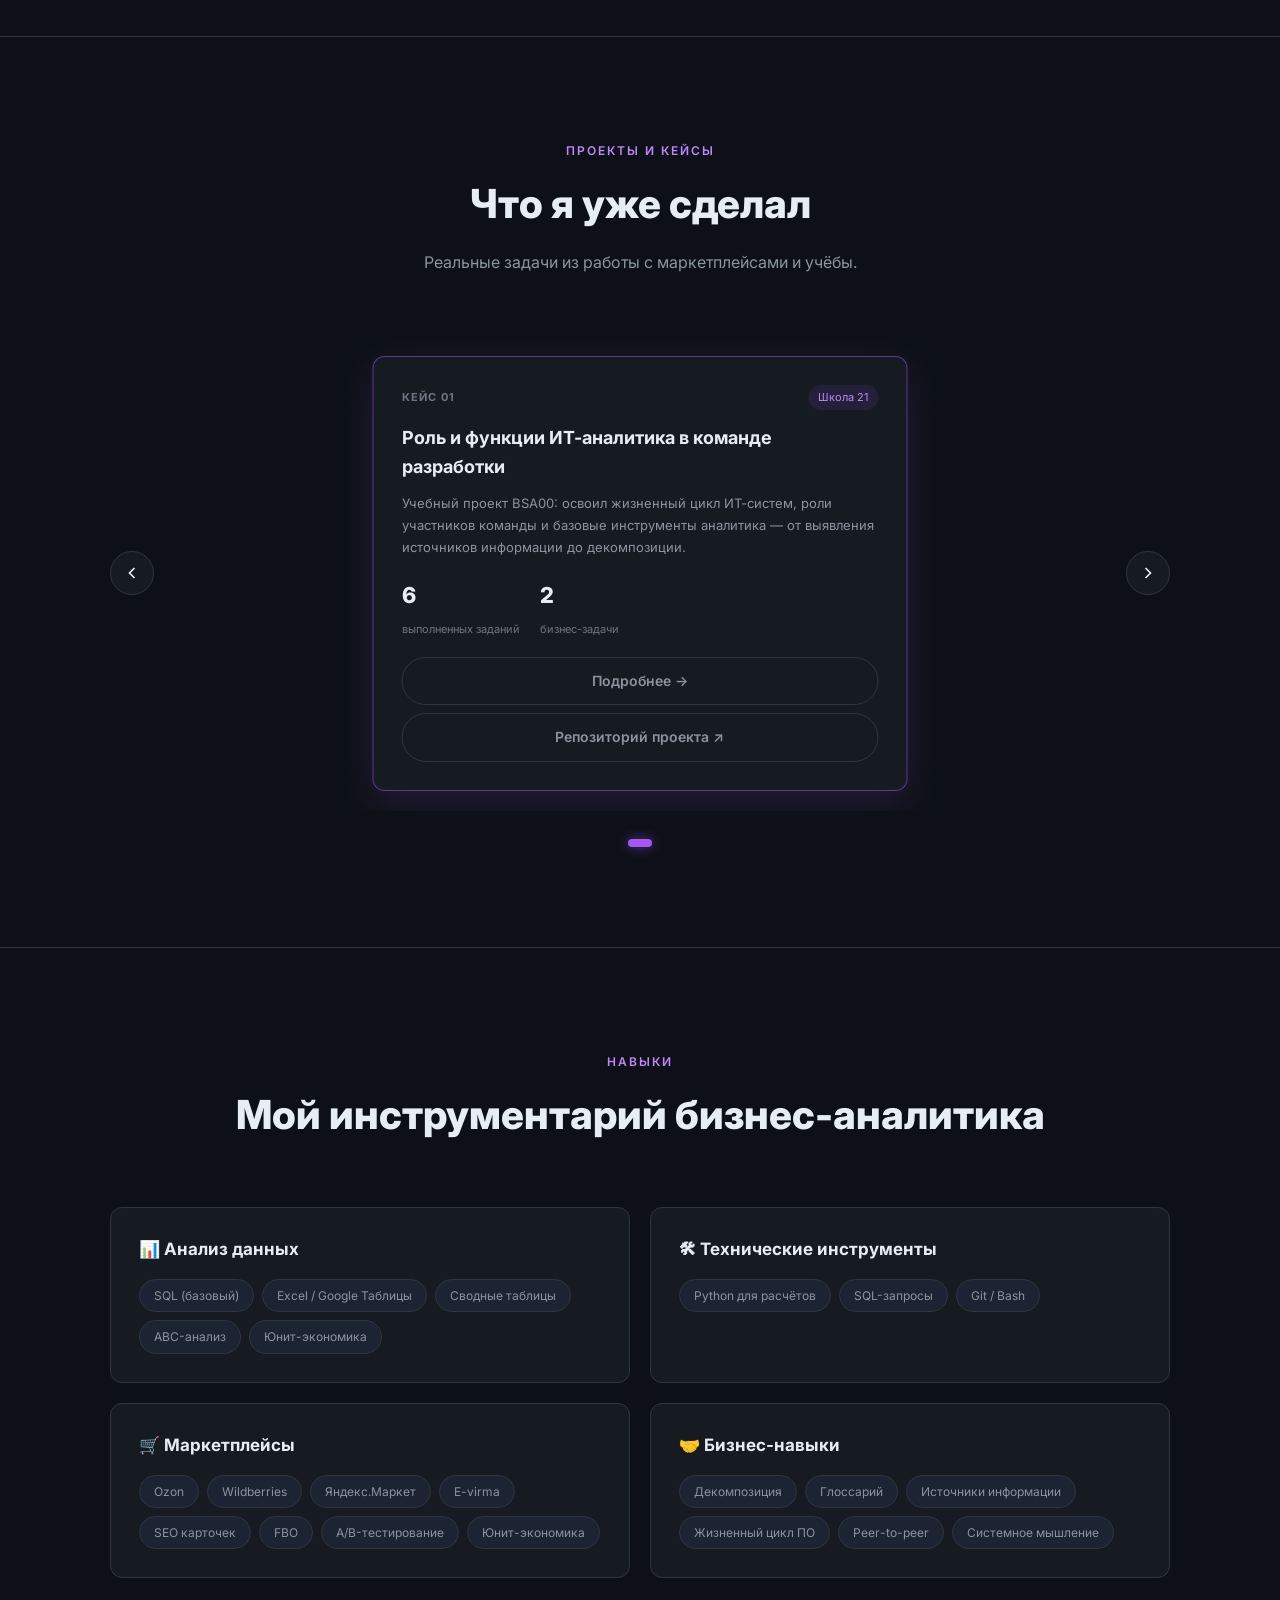
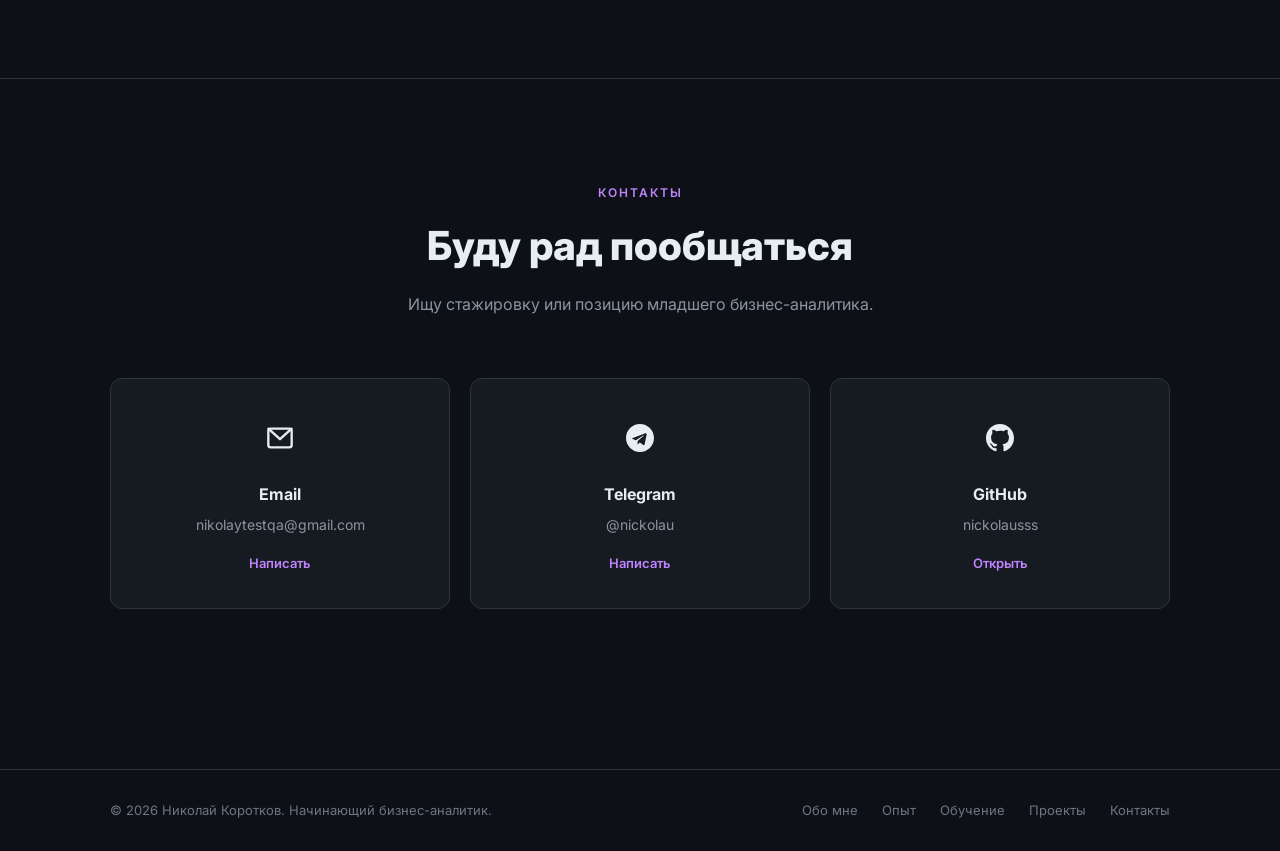
==== commit ef5d4098: "portfolio" ====
--- a/index.html
+++ b/index.html
@@ -75,7 +75,7 @@
             <div class="hero__image">
                 <div class="avatar-wrapper">
                     <div class="avatar">
-                        <img src="https://placehold.co/400x400/1a1a2e/a855f7?text=Ваше+фото" alt="Николай Коротков">
+                        <img src="assets/images/photo.jpg" alt="Николай Коротков">
                     </div>
                     <div class="avatar__glow"></div>
                 </div>
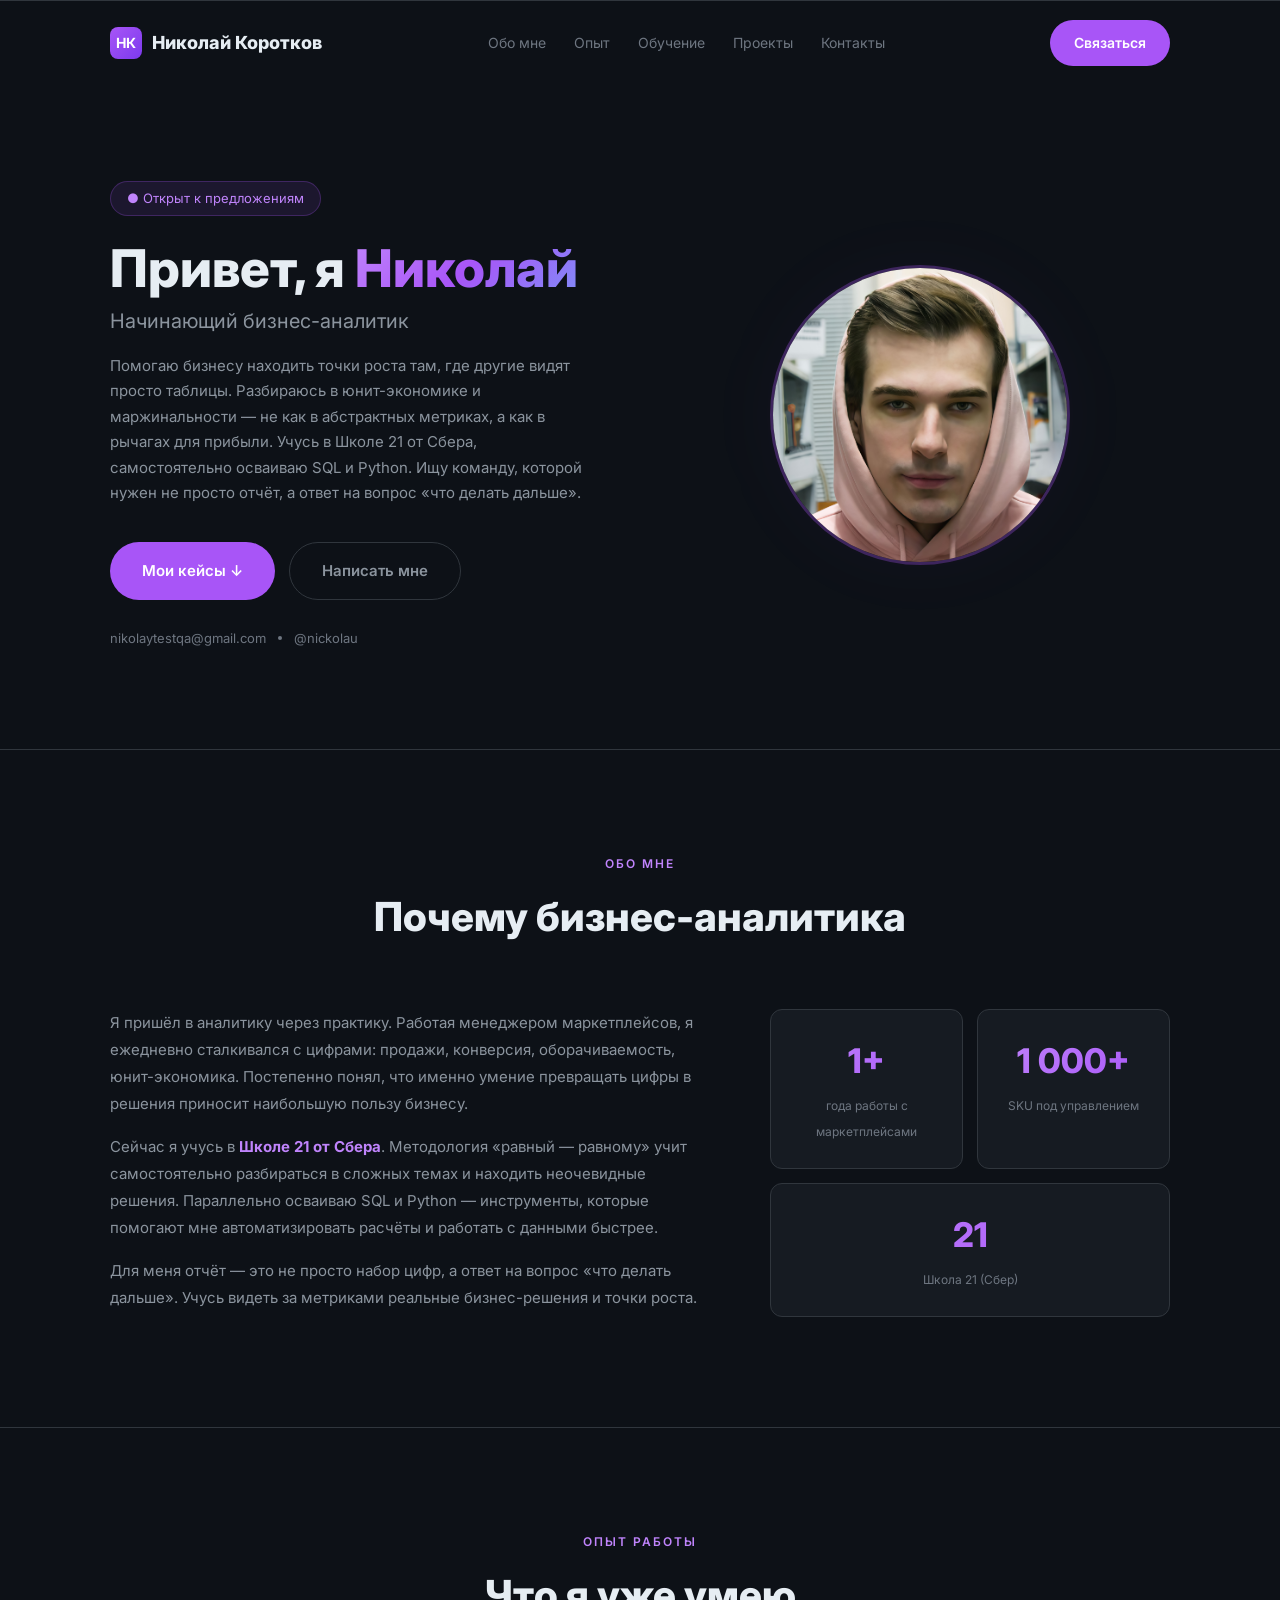
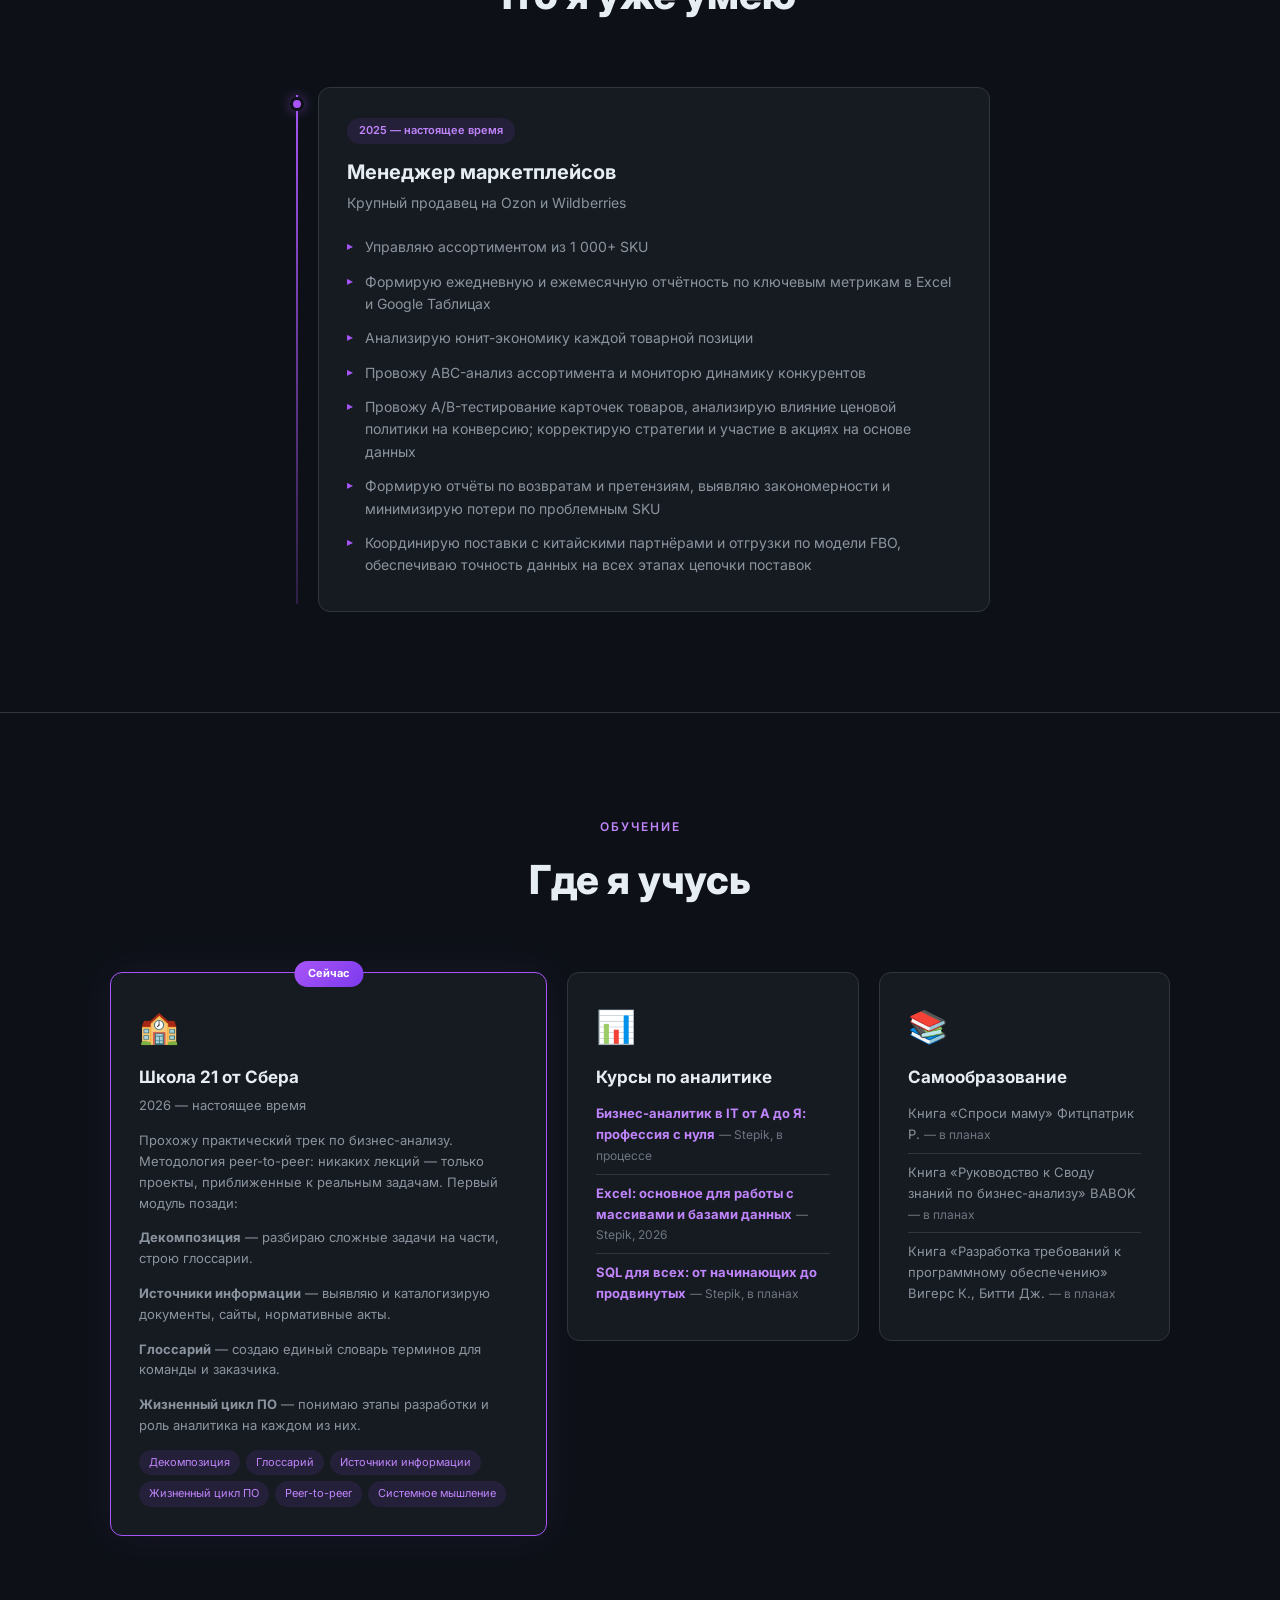
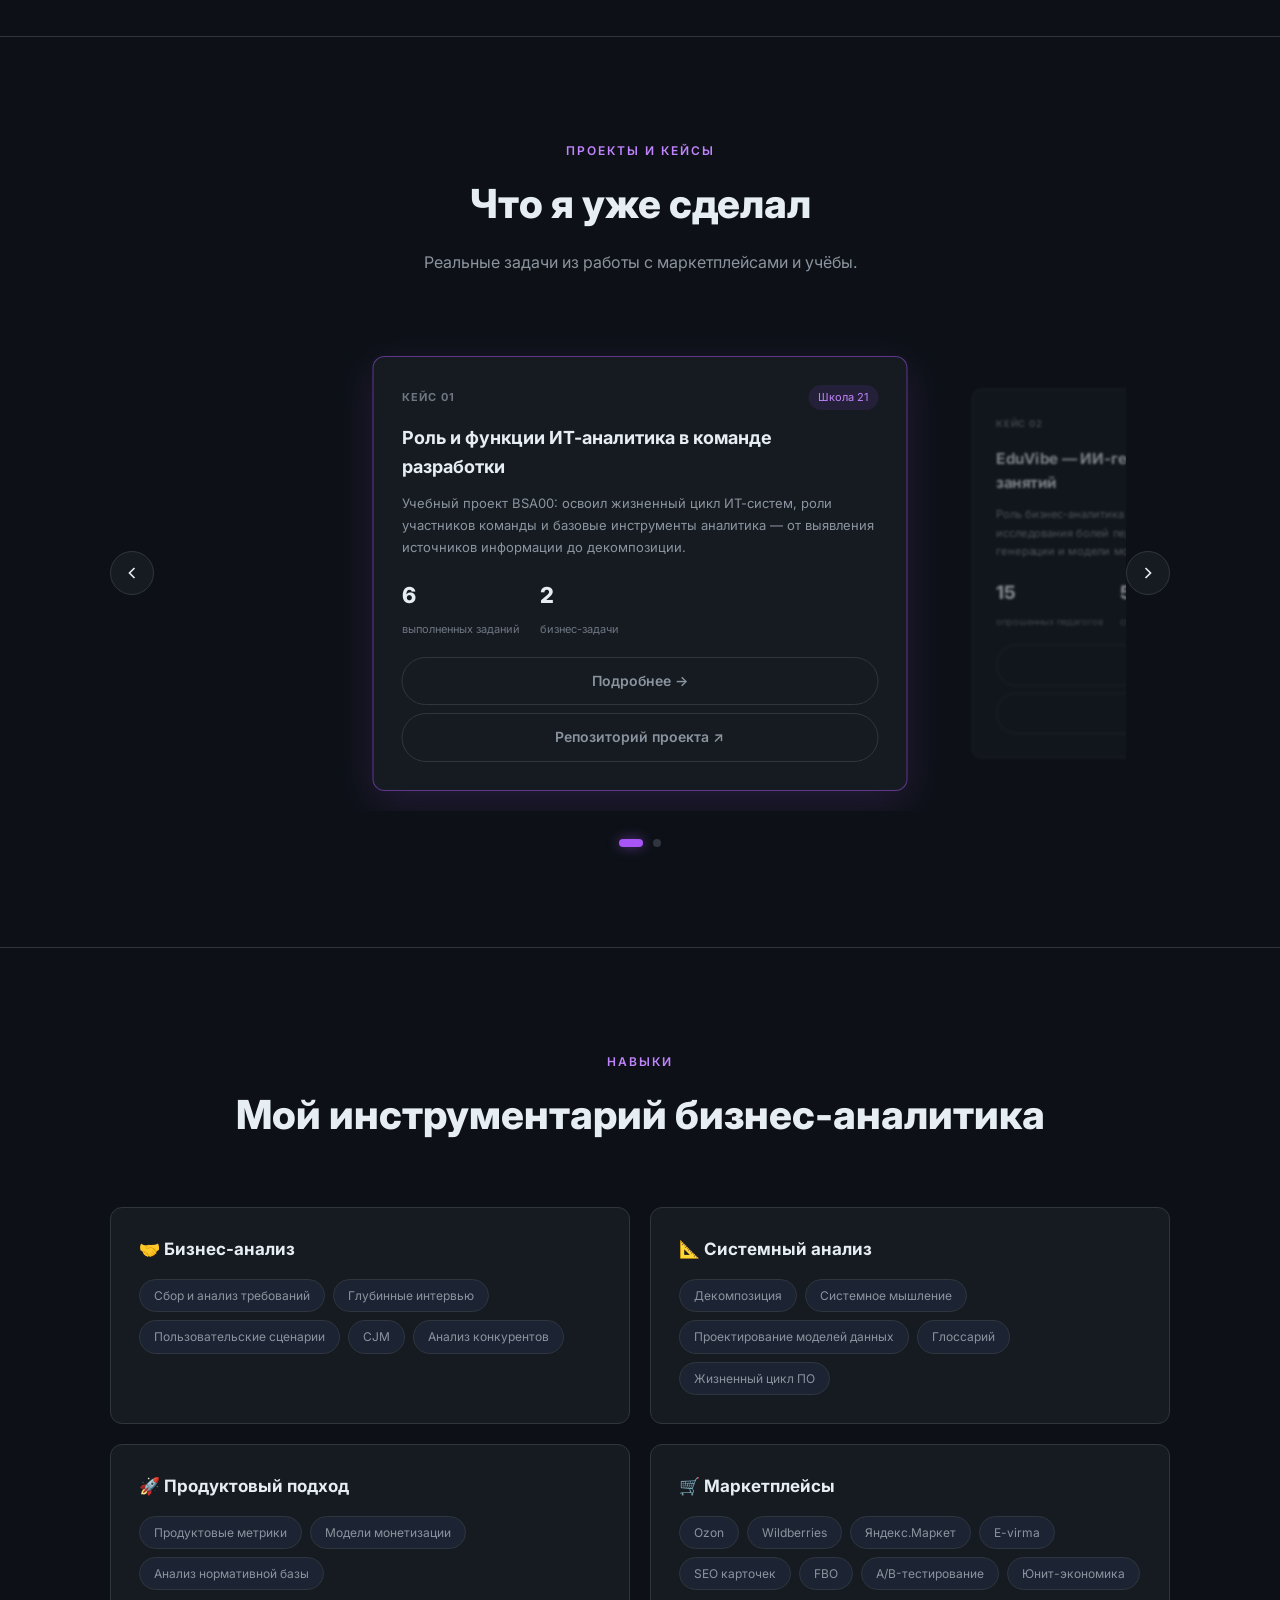
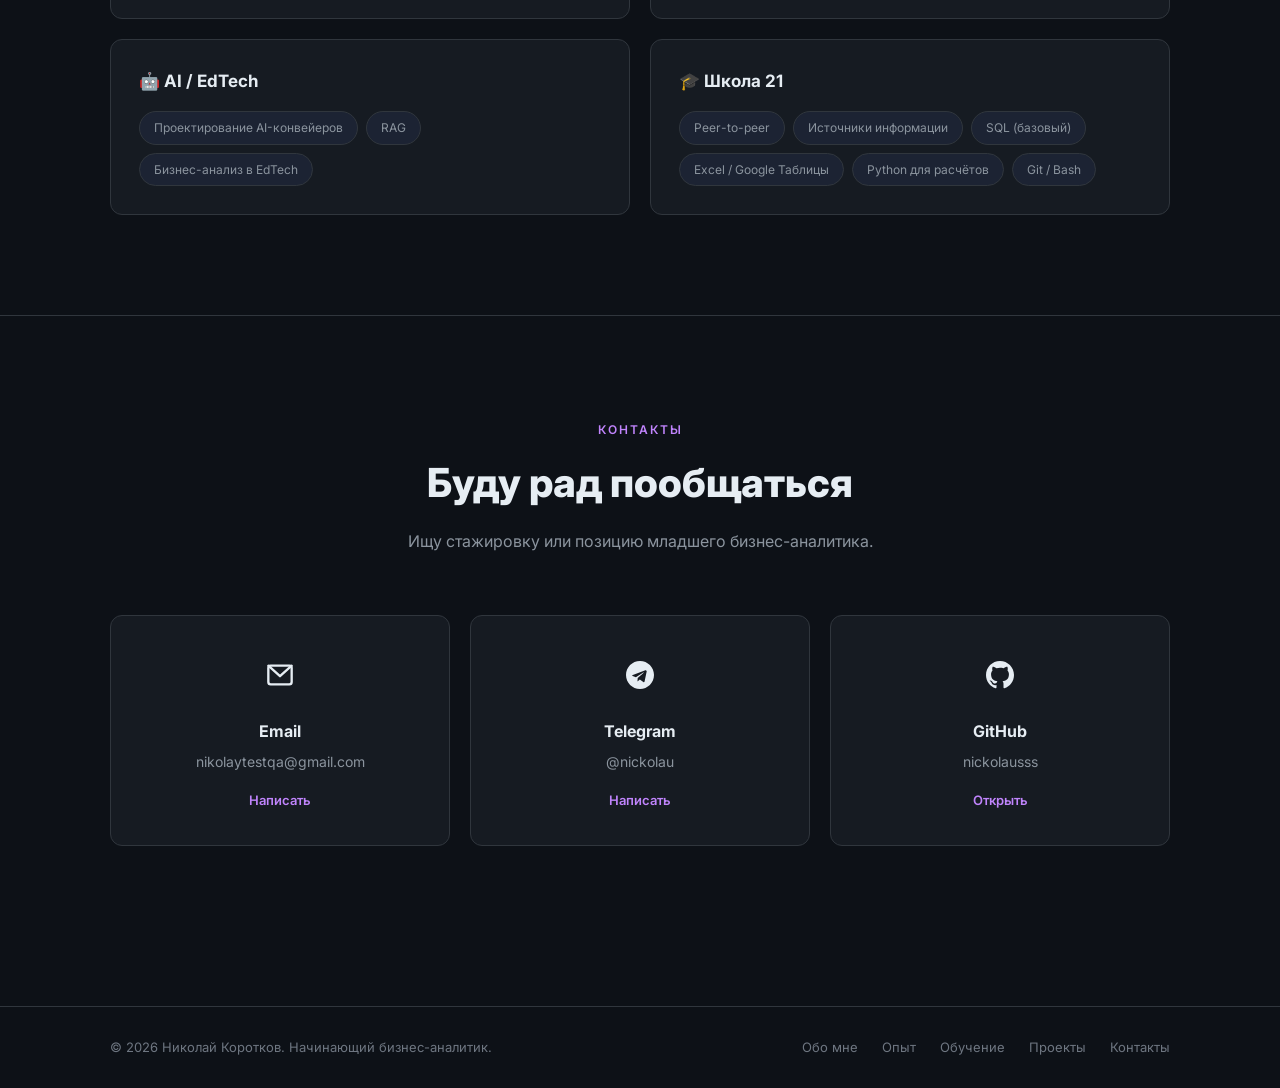
==== commit c4cb951f: "Ref portfolio" ====
--- a/index.html
+++ b/index.html
@@ -284,6 +284,31 @@
                             <a href="https://github.com/nickolausss/project_bsa00" target="_blank" rel="noopener" class="btn btn--outline" style="margin-top: 8px; width: 100%;">Репозиторий проекта ↗</a>
                         </div>
 
+                        <!-- Кейс 2: Хакатон EduVibe -->
+                        <div class="carousel__card project-card">
+                            <div class="project-card__header">
+                                <span class="project-card__number">Кейс 02</span>
+                                <span class="project-card__tag">Хакатон</span>
+                            </div>
+                            <h3>EduVibe — ИИ-генератор сценариев внеурочных занятий</h3>
+                            <p>
+                                Роль бизнес-аналитика в создании AI-сервиса для образования: от исследования 
+                                болей педагогов до проектирования конвейера генерации и модели монетизации.
+                            </p>
+                            <div class="project-card__results">
+                                <div class="project-result">
+                                    <span class="project-result__value">15</span>
+                                    <span class="project-result__label">опрошенных педагогов</span>
+                                </div>
+                                <div class="project-result">
+                                    <span class="project-result__value">5</span>
+                                    <span class="project-result__label">спроектированных сущностей</span>
+                                </div>
+                            </div>
+                            <a href="project-eduvibe.html" class="btn btn--outline" style="margin-top: 16px; width: 100%;">Подробнее →</a>
+                            <a href="https://github.com/nickolausss/project_eduvibe" target="_blank" rel="noopener" class="btn btn--outline" style="margin-top: 8px; width: 100%;">Репозиторий проекта ↗</a>
+                        </div>
+
                     </div>
                 </div>
 
@@ -309,22 +334,33 @@
             <div class="skills__grid">
                 
                 <div class="skill-group">
-                    <h3>📊 Анализ данных</h3>
-                    <div class="skill-tags">
-                        <span class="skill-tag">SQL (базовый)</span>
-                        <span class="skill-tag">Excel / Google Таблицы</span>
-                        <span class="skill-tag">Сводные таблицы</span>
-                        <span class="skill-tag">ABC-анализ</span>
-                        <span class="skill-tag">Юнит-экономика</span>
-                    </div>
-                </div>
-
-                <div class="skill-group">
-                    <h3>🛠 Технические инструменты</h3>
-                    <div class="skill-tags">
-                        <span class="skill-tag">Python для расчётов</span>
-                        <span class="skill-tag">SQL-запросы</span>
-                        <span class="skill-tag">Git / Bash</span>
+                    <h3>🤝 Бизнес-анализ</h3>
+                    <div class="skill-tags">
+                        <span class="skill-tag">Сбор и анализ требований</span>
+                        <span class="skill-tag">Глубинные интервью</span>
+                        <span class="skill-tag">Пользовательские сценарии</span>
+                        <span class="skill-tag">CJM</span>
+                        <span class="skill-tag">Анализ конкурентов</span>
+                    </div>
+                </div>
+
+                <div class="skill-group">
+                    <h3>📐 Системный анализ</h3>
+                    <div class="skill-tags">
+                        <span class="skill-tag">Декомпозиция</span>
+                        <span class="skill-tag">Системное мышление</span>
+                        <span class="skill-tag">Проектирование моделей данных</span>
+                        <span class="skill-tag">Глоссарий</span>
+                        <span class="skill-tag">Жизненный цикл ПО</span>
+                    </div>
+                </div>
+
+                <div class="skill-group">
+                    <h3>🚀 Продуктовый подход</h3>
+                    <div class="skill-tags">
+                        <span class="skill-tag">Продуктовые метрики</span>
+                        <span class="skill-tag">Модели монетизации</span>
+                        <span class="skill-tag">Анализ нормативной базы</span>
                     </div>
                 </div>
 
@@ -343,14 +379,23 @@
                 </div>
 
                 <div class="skill-group">
-                    <h3>🤝 Бизнес-навыки</h3>
-                    <div class="skill-tags">
-                        <span class="skill-tag">Декомпозиция</span>
-                        <span class="skill-tag">Глоссарий</span>
+                    <h3>🤖 AI / EdTech</h3>
+                    <div class="skill-tags">
+                        <span class="skill-tag">Проектирование AI-конвейеров</span>
+                        <span class="skill-tag">RAG</span>
+                        <span class="skill-tag">Бизнес-анализ в EdTech</span>
+                    </div>
+                </div>
+
+                <div class="skill-group">
+                    <h3>🎓 Школа 21</h3>
+                    <div class="skill-tags">
+                        <span class="skill-tag">Peer-to-peer</span>
                         <span class="skill-tag">Источники информации</span>
-                        <span class="skill-tag">Жизненный цикл ПО</span>
-                        <span class="skill-tag">Peer-to-peer</span>
-                        <span class="skill-tag">Системное мышление</span>
+                        <span class="skill-tag">SQL (базовый)</span>
+                        <span class="skill-tag">Excel / Google Таблицы</span>
+                        <span class="skill-tag">Python для расчётов</span>
+                        <span class="skill-tag">Git / Bash</span>
                     </div>
                 </div>
 
